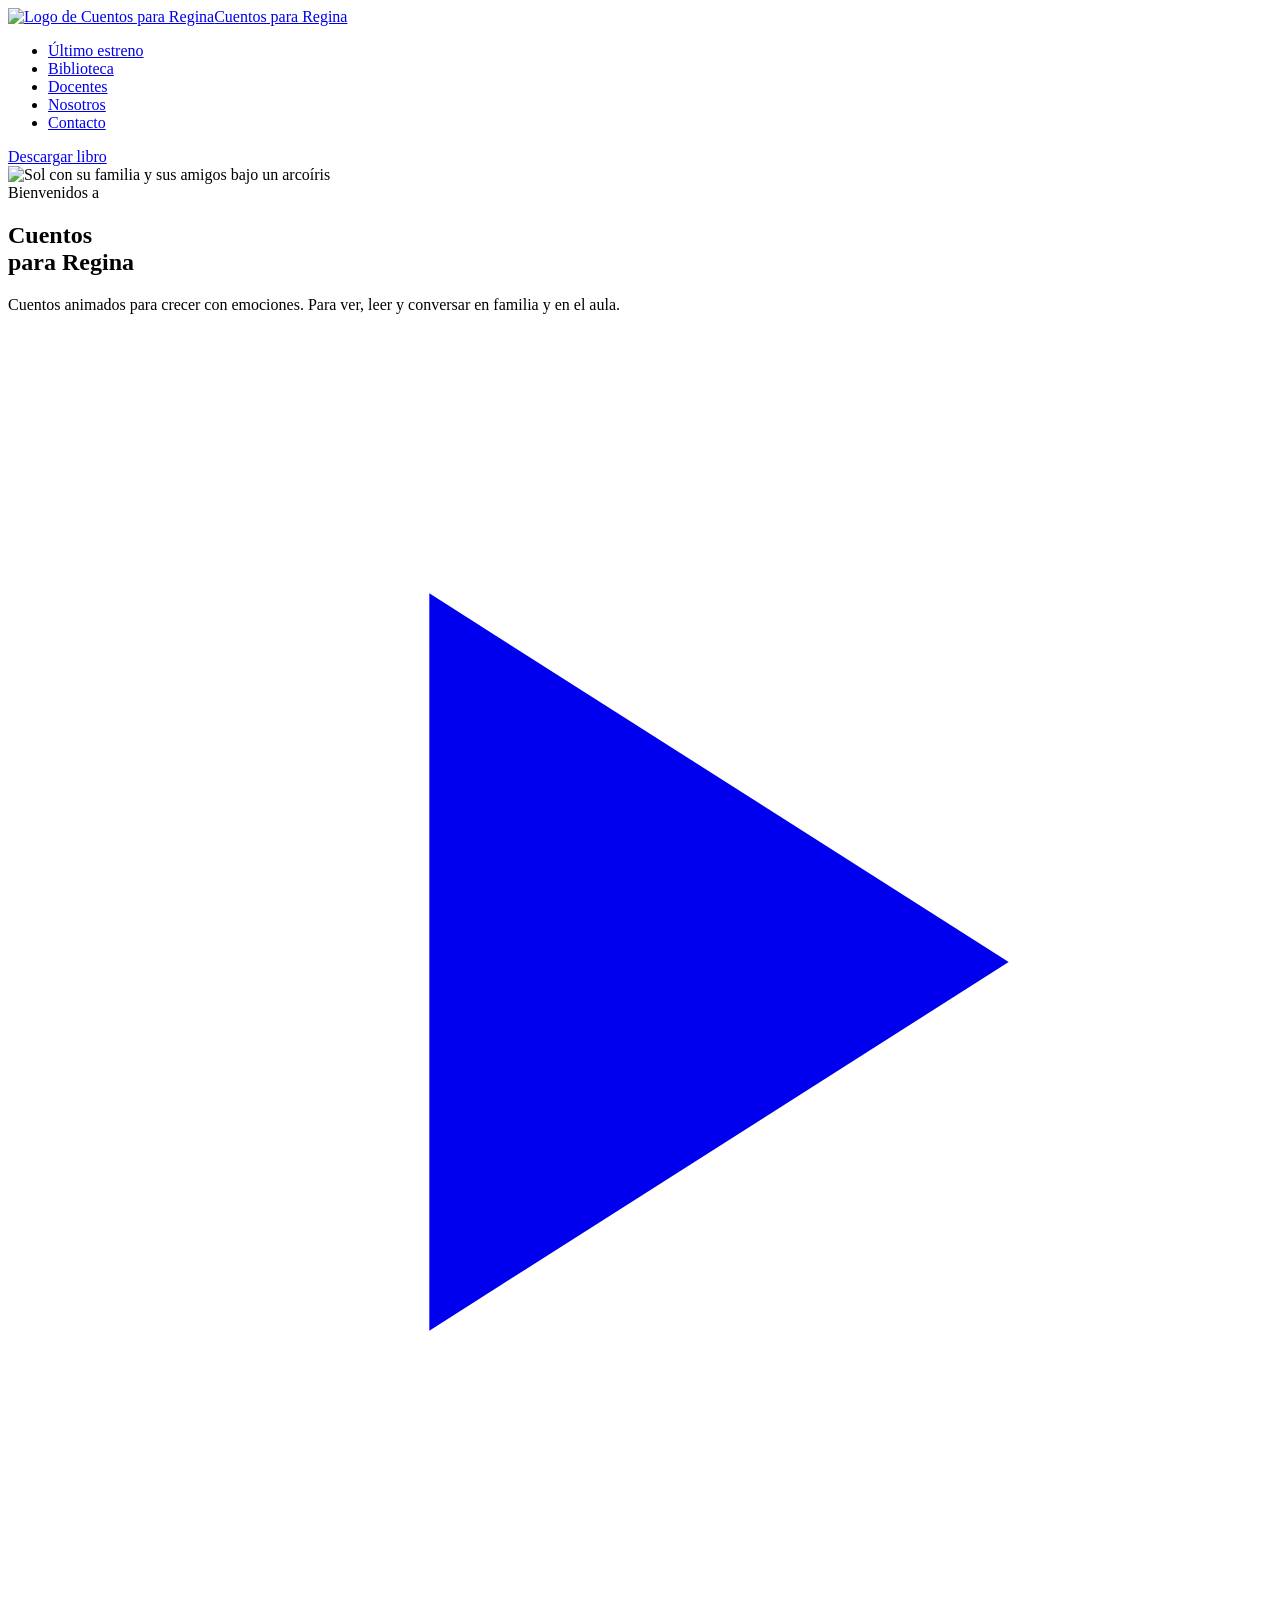
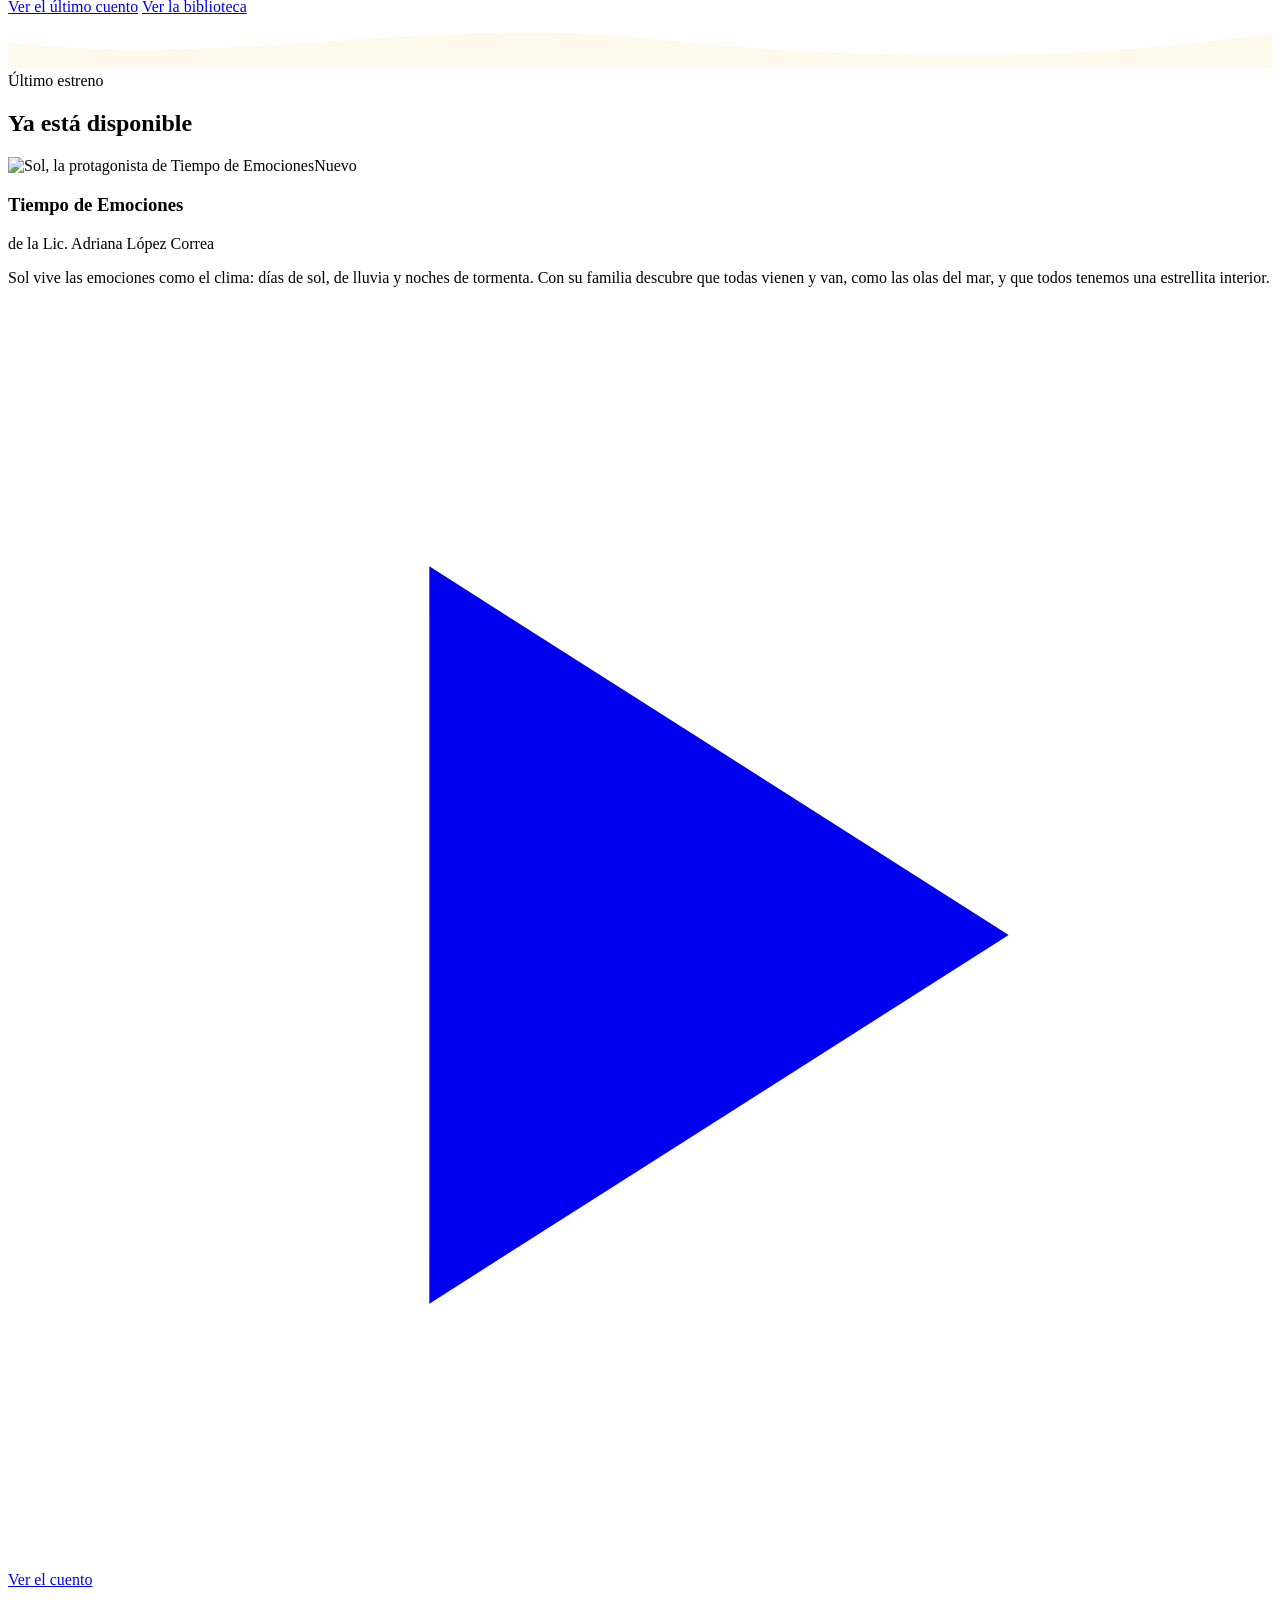
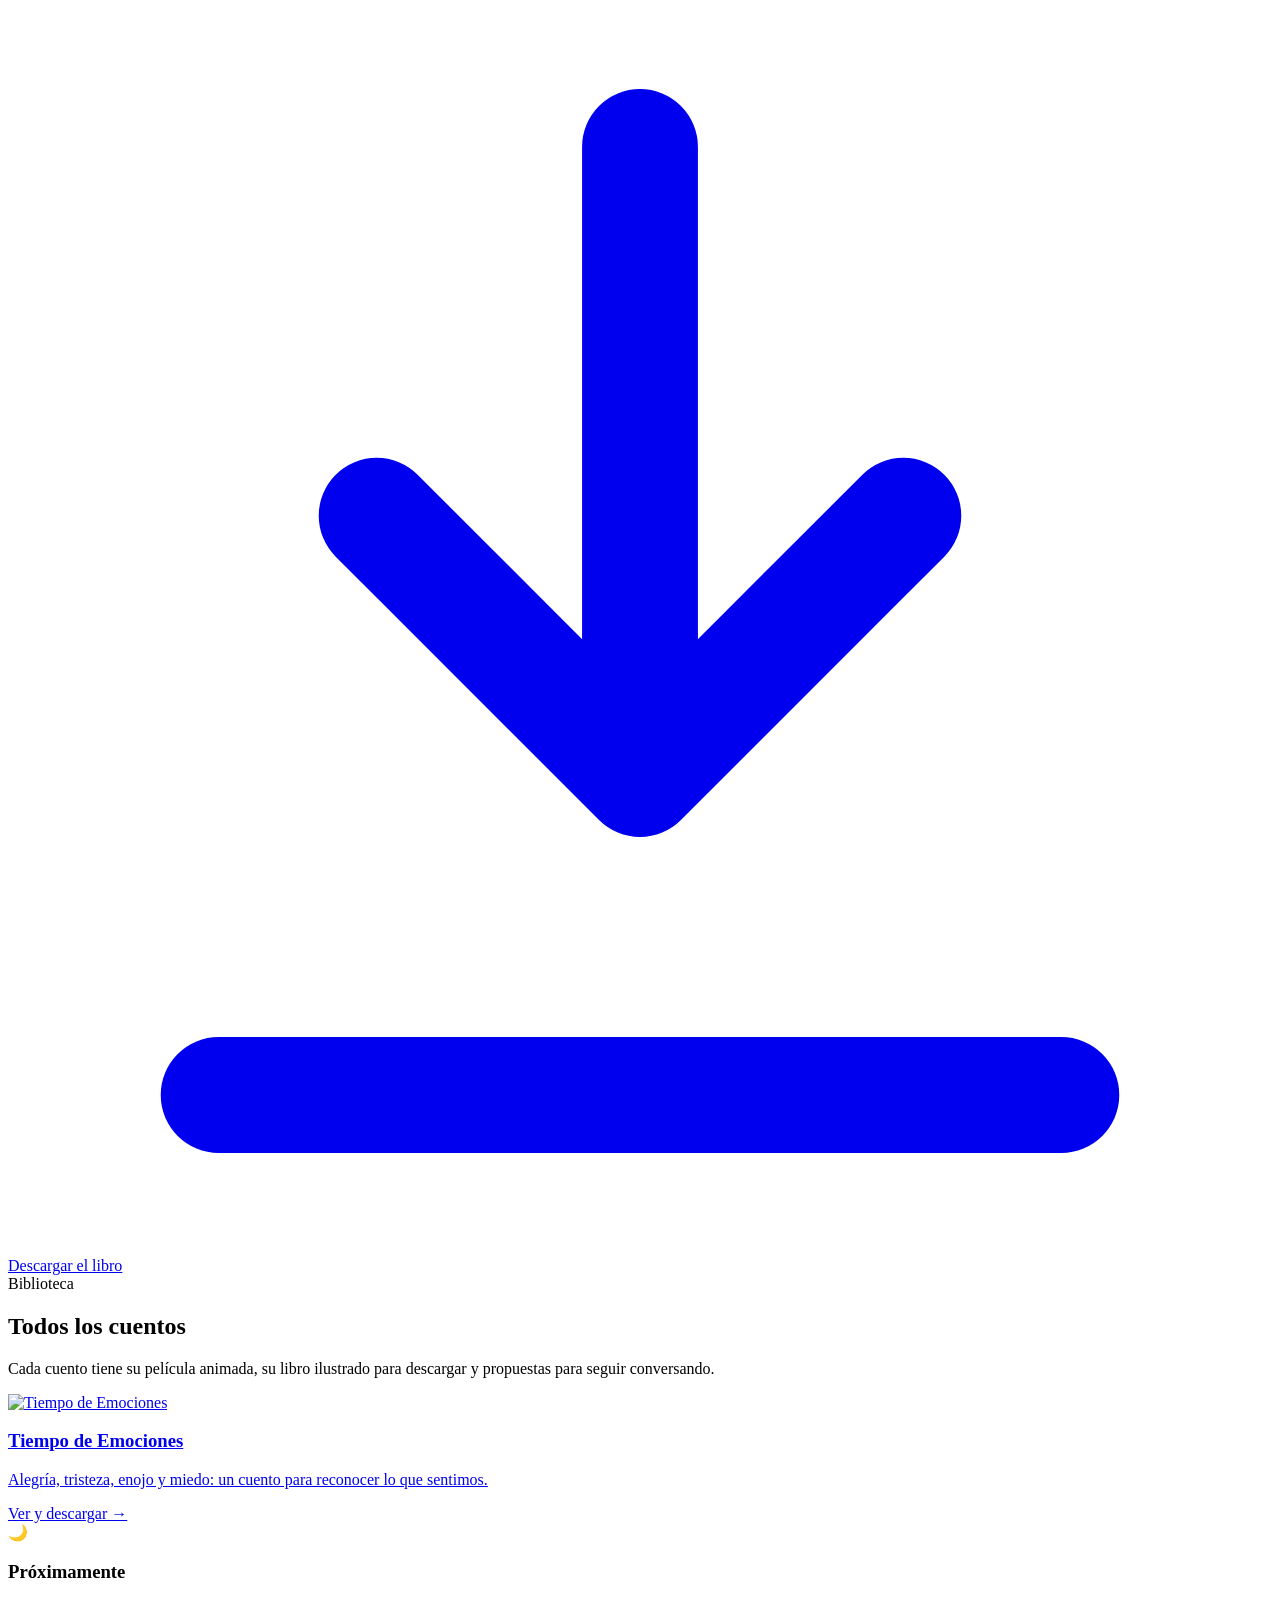
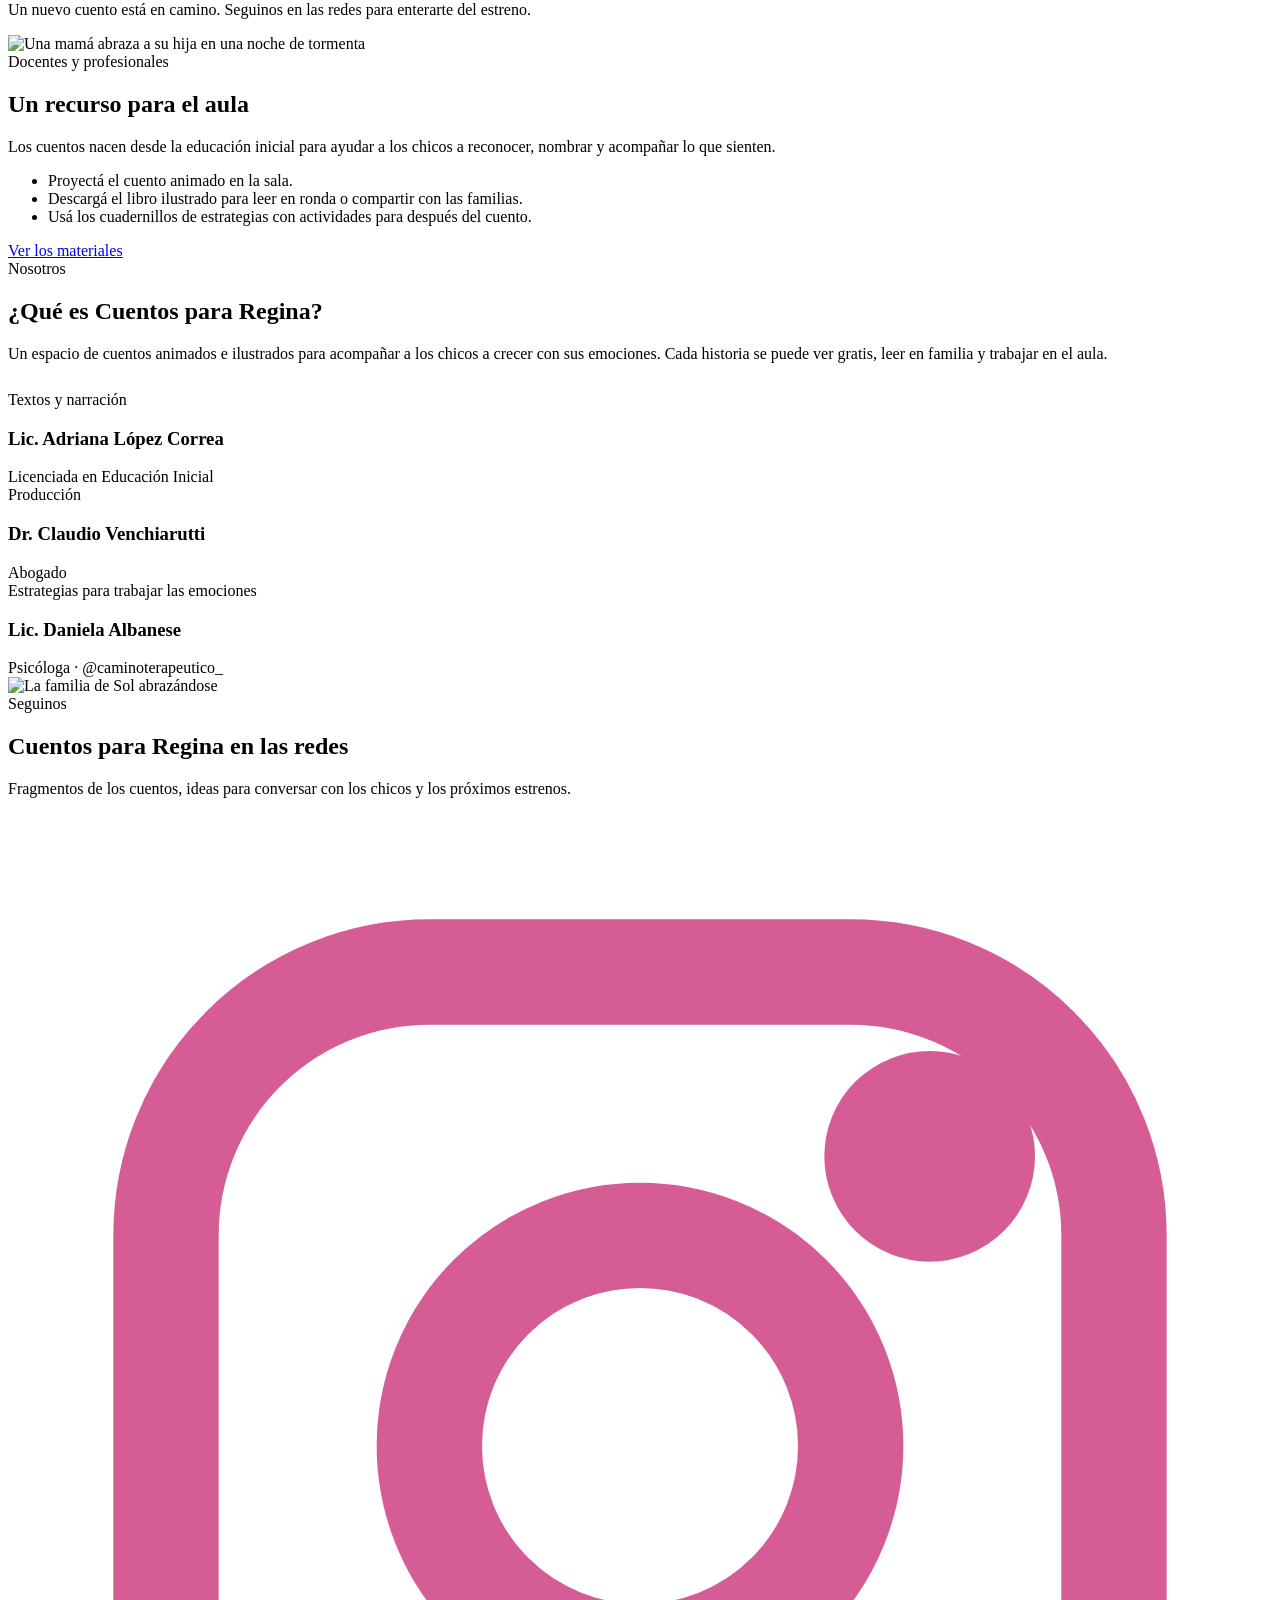
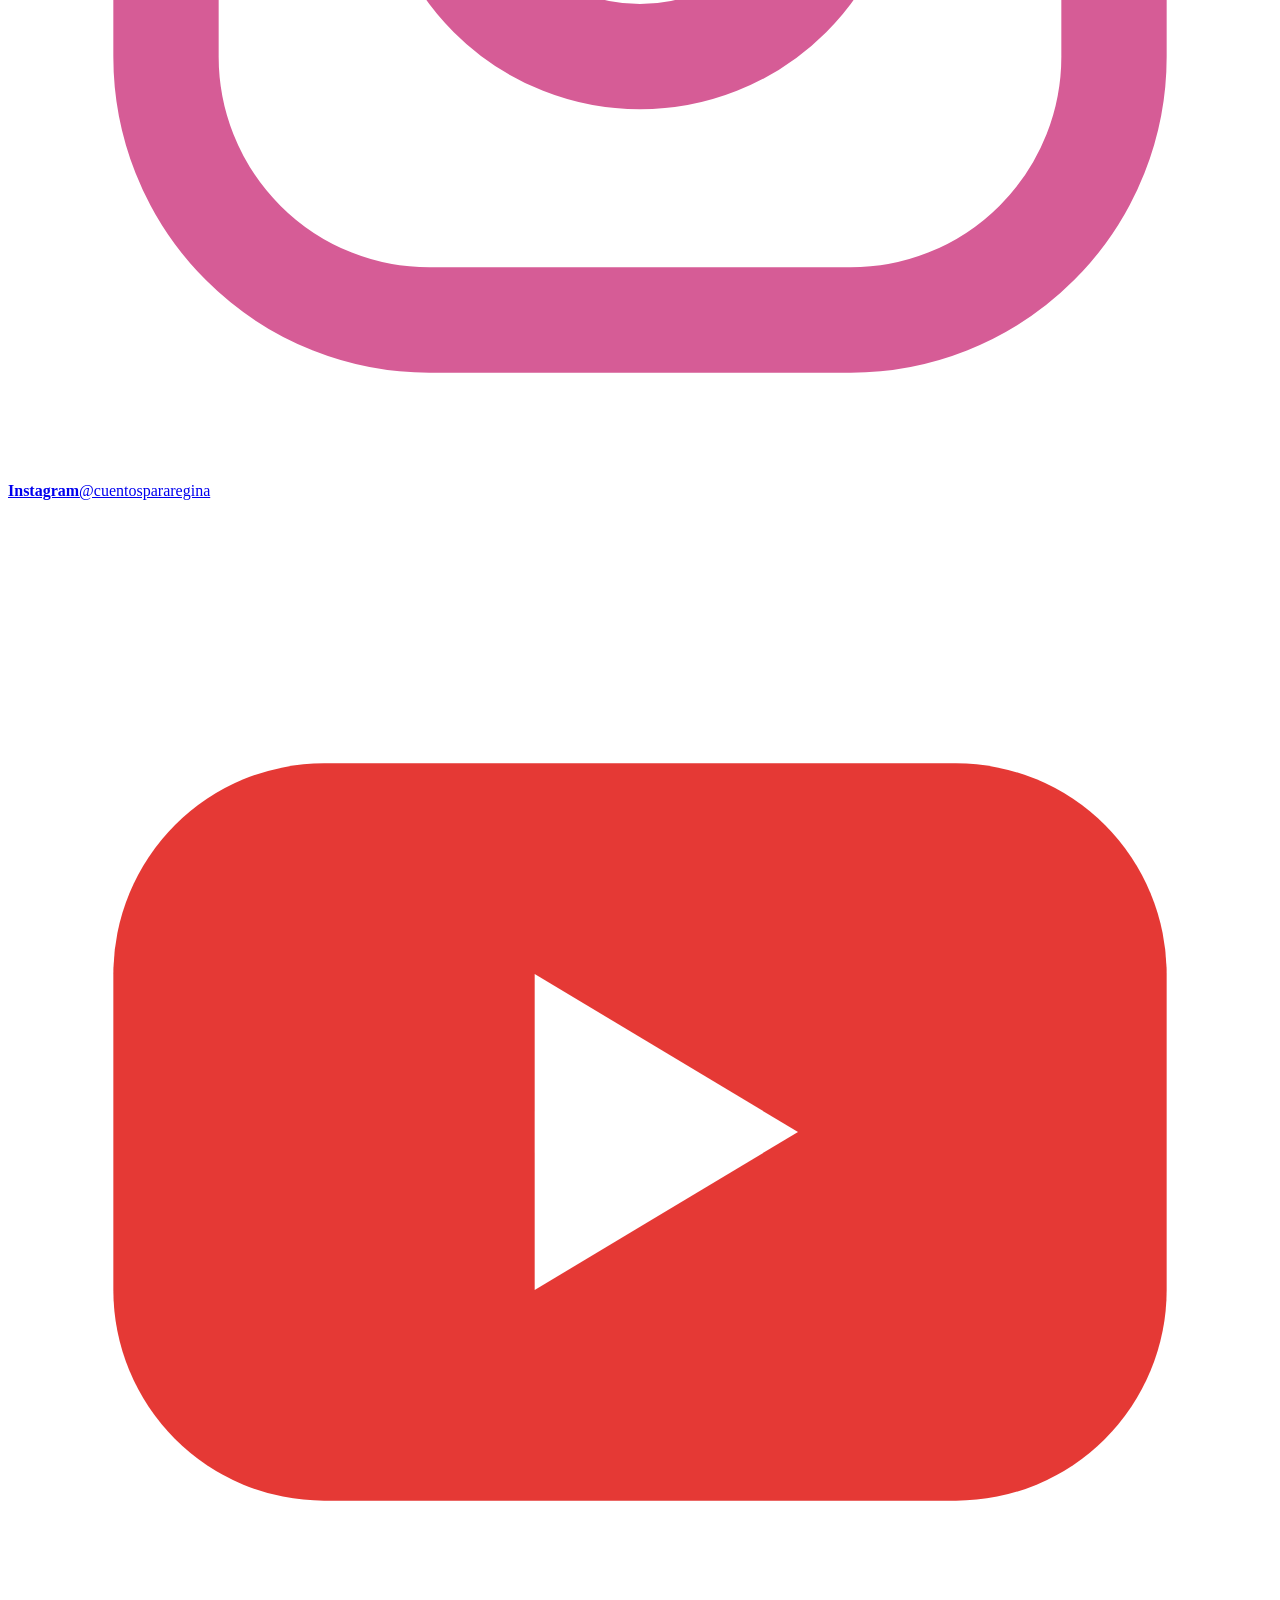
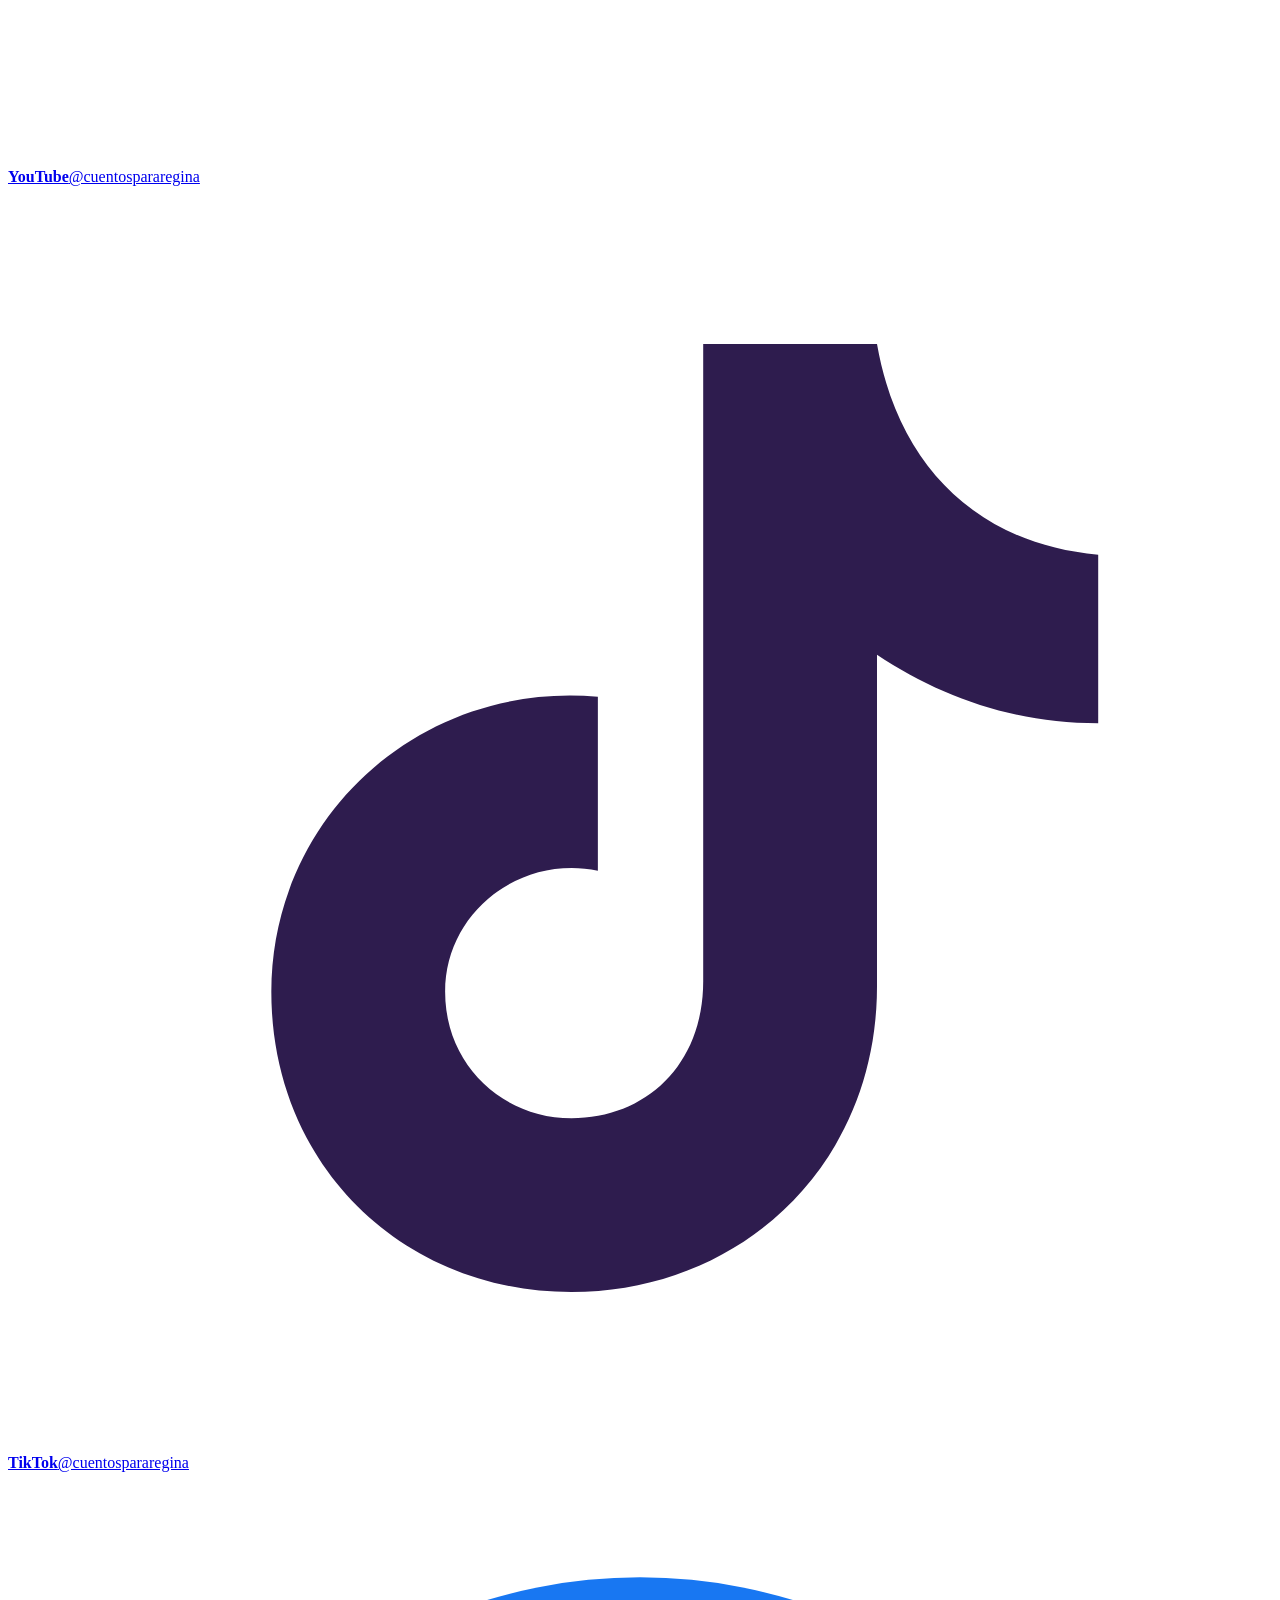
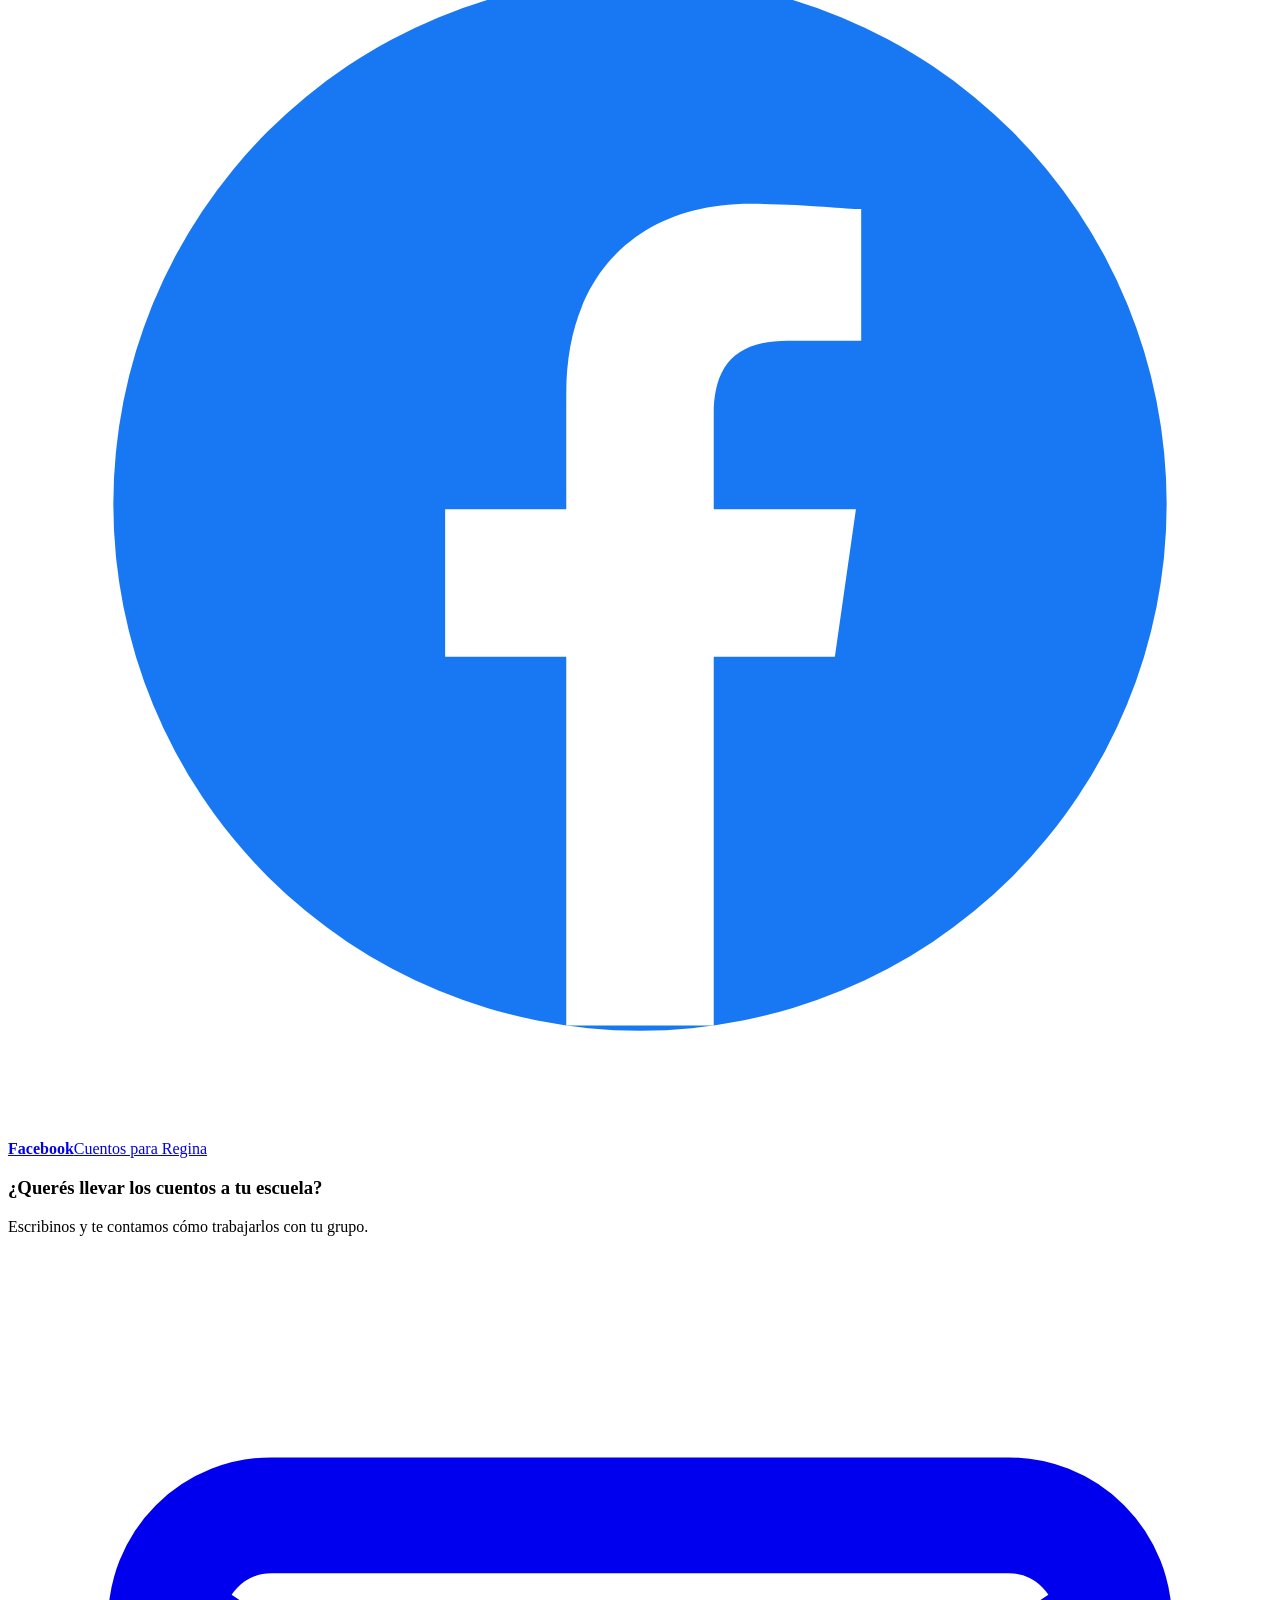
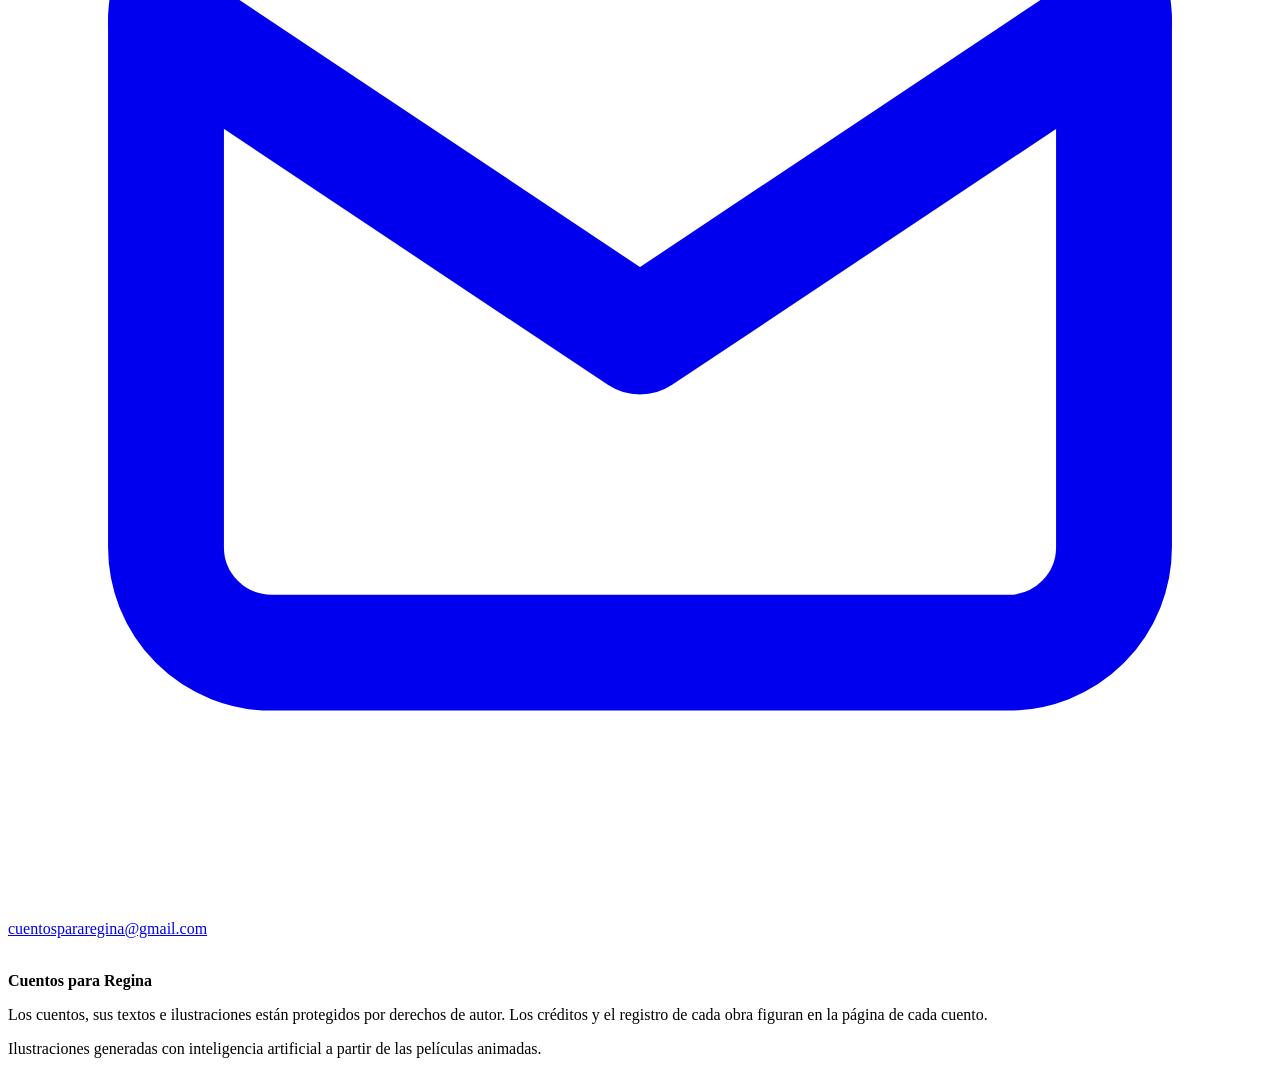
==== index.html @ 2b9416f5 "Add files via upload" ====
<!doctype html>
<html lang="es-AR">
<head>
<meta charset="utf-8">
<meta name="viewport" content="width=device-width, initial-scale=1">
<title>Cuentos para Regina · Cuentos animados para crecer con emociones</title>
<meta name="description" content="Cuentos animados e ilustrados para acompañar a los chicos a reconocer y expresar lo que sienten. Miralos gratis y descargá los libros.">
<meta property="og:type" content="website">
<meta property="og:title" content="Cuentos para Regina">
<meta property="og:description" content="Cuentos animados para crecer con emociones. Miralos gratis y descargá los libros ilustrados.">
<meta property="og:image" content="https://vencha5233.github.io/cuentospararegina/img/og.jpg">
<meta property="og:url" content="https://vencha5233.github.io/cuentospararegina/">
<meta property="og:locale" content="es_AR">
<meta name="theme-color" content="#2e1c4e">
<link rel="icon" href="favicon.png">
<link rel="apple-touch-icon" href="apple-touch-icon.png">
<link rel="preload" href="fonts/Fredoka.woff2" as="font" type="font/woff2" crossorigin>
<link rel="stylesheet" href="css/estilo.css">
</head>
<body>

<header class="nav">
  <div class="wrap">
    <a class="marca" href="./"><img src="img/logo.png" alt="Logo de Cuentos para Regina"><span>Cuentos para Regina</span></a>
    <ul>
      <li><a href="#estreno">Último estreno</a></li>
      <li><a href="#biblioteca">Biblioteca</a></li>
      <li><a href="#docentes">Docentes</a></li>
      <li><a href="#nosotros">Nosotros</a></li>
      <li><a href="#redes">Contacto</a></li>
    </ul>
    <a class="btn btn-sol" href="cuentos/tiempo-de-emociones/#descargas">Descargar libro</a>
  </div>
</header>

<section class="hero" id="inicio">
  <img src="img/portada.webp" alt="Sol con su familia y sus amigos bajo un arcoíris">
  <div class="estrellas" aria-hidden="true" id="estrellas"></div>
  <div class="wrap">
    <span class="kicker">Bienvenidos a</span>
    <h1>Cuentos<br>para Regina</h1>
    <p>Cuentos animados para crecer con emociones. Para ver, leer y conversar en familia y en el aula.</p>
    <div class="acciones">
      <a class="btn btn-sol" href="#estreno"><svg viewBox="0 0 24 24" fill="currentColor"><path d="M8 5v14l11-7z"/></svg>Ver el último cuento</a>
      <a class="btn btn-borde" href="#biblioteca">Ver la biblioteca</a>
    </div>
  </div>
</section>
<svg class="ola" viewBox="0 0 1440 60" preserveAspectRatio="none" aria-hidden="true"><path d="M0 30 C240 60 480 0 720 25 S1200 55 1440 20 V60 H0Z" fill="#fff9ec"/></svg>

<!-- ÚLTIMO ESTRENO: cambiar por el cuento más nuevo cada vez que se publique uno -->
<section id="estreno">
  <div class="wrap">
    <span class="kicker">Último estreno</span>
    <h2 class="h2">Ya está disponible</h2>
    <article class="destacado">
      <div class="img"><img src="cuentos/tiempo-de-emociones/img/hero.webp" alt="Sol, la protagonista de Tiempo de Emociones"><span class="badge">Nuevo</span></div>
      <div class="txt">
        <h3>Tiempo de Emociones</h3>
        <div class="por">de la Lic. Adriana López Correa</div>
        <p>Sol vive las emociones como el clima: días de sol, de lluvia y noches de tormenta. Con su familia descubre que todas vienen y van, como las olas del mar, y que todos tenemos una estrellita interior.</p>
        <div class="acciones">
          <a class="btn btn-sol" href="cuentos/tiempo-de-emociones/#cuento"><svg viewBox="0 0 24 24" fill="currentColor"><path d="M8 5v14l11-7z"/></svg>Ver el cuento</a>
          <a class="btn btn-linea" href="cuentos/tiempo-de-emociones/#descargas"><svg viewBox="0 0 24 24" fill="none" stroke="currentColor" stroke-width="2.2" stroke-linecap="round" stroke-linejoin="round"><path d="M12 3v12m0 0-5-5m5 5 5-5M4 21h16"/></svg>Descargar el libro</a>
        </div>
      </div>
    </article>
  </div>
</section>

<!-- BIBLIOTECA: agregar una <a class="tarjeta"> por cada cuento nuevo, el más reciente primero -->
<section class="emociones" id="biblioteca">
  <div class="wrap">
    <span class="kicker">Biblioteca</span>
    <h2 class="h2">Todos los cuentos</h2>
    <p class="lead">Cada cuento tiene su película animada, su libro ilustrado para descargar y propuestas para seguir conversando.</p>
    <div class="biblio">
      <a class="tarjeta" href="cuentos/tiempo-de-emociones/">
        <img src="cuentos/tiempo-de-emociones/img/tarjeta.webp" alt="Tiempo de Emociones" loading="lazy">
        <div><h3>Tiempo de Emociones</h3><p>Alegría, tristeza, enojo y miedo: un cuento para reconocer lo que sentimos.</p><span class="ir">Ver y descargar →</span></div>
      </a>
      <div class="tarjeta pronto">
        <div><span class="luna" aria-hidden="true">🌙</span><h3>Próximamente</h3><p>Un nuevo cuento está en camino. Seguinos en las redes para enterarte del estreno.</p></div>
      </div>
    </div>
  </div>
</section>

<section class="docentes" id="docentes">
  <div class="wrap grid">
    <div class="foto"><img src="cuentos/tiempo-de-emociones/img/abrazo.webp" alt="Una mamá abraza a su hija en una noche de tormenta" loading="lazy"></div>
    <div>
      <span class="kicker">Docentes y profesionales</span>
      <h2 class="h2">Un recurso para el aula</h2>
      <p class="lead">Los cuentos nacen desde la educación inicial para ayudar a los chicos a reconocer, nombrar y acompañar lo que sienten.</p>
      <ul class="lista">
        <li>Proyectá el cuento animado en la sala.</li>
        <li>Descargá el libro ilustrado para leer en ronda o compartir con las familias.</li>
        <li>Usá los cuadernillos de estrategias con actividades para después del cuento.</li>
      </ul>
      <a class="btn btn-noche" href="cuentos/tiempo-de-emociones/#descargas">Ver los materiales</a>
    </div>
  </div>
</section>

<section class="nosotros" id="nosotros">
  <div class="wrap grid">
    <div>
      <span class="kicker">Nosotros</span>
      <h2 class="h2">¿Qué es Cuentos para Regina?</h2>
      <p class="lead">Un espacio de cuentos animados e ilustrados para acompañar a los chicos a crecer con sus emociones. Cada historia se puede ver gratis, leer en familia y trabajar en el aula.</p>
      <div class="creditos" style="grid-template-columns:1fr;gap:16px;margin-top:28px">
        <div class="cred"><span class="rol">Textos y narración</span><h3>Lic. Adriana López Correa</h3><div class="tit">Licenciada en Educación Inicial</div></div>
        <div class="cred"><span class="rol">Producción</span><h3>Dr. Claudio Venchiarutti</h3><div class="tit">Abogado</div></div>
        <div class="cred"><span class="rol">Estrategias para trabajar las emociones</span><h3>Lic. Daniela Albanese</h3><div class="tit">Psicóloga · <a href="https://www.instagram.com/caminoterapeutico_/" target="_blank" rel="noopener" style="color:var(--rosa);text-decoration:none">@caminoterapeutico_</a></div></div>
      </div>
    </div>
    <div class="foto"><img src="img/nosotros.webp" alt="La familia de Sol abrazándose" loading="lazy"></div>
  </div>
</section>

<section class="redes" id="redes">
  <div class="wrap">
    <span class="kicker">Seguinos</span>
    <h2 class="h2">Cuentos para Regina en las redes</h2>
    <p class="lead">Fragmentos de los cuentos, ideas para conversar con los chicos y los próximos estrenos.</p>
    <div class="red-grid">
      <a class="red" href="https://www.instagram.com/cuentospararegina/" target="_blank" rel="noopener">
        <svg viewBox="0 0 24 24" fill="none" stroke="#d65c96" stroke-width="2"><rect x="3" y="3" width="18" height="18" rx="5"/><circle cx="12" cy="12" r="4"/><circle cx="17.5" cy="6.5" r="1" fill="#d65c96"/></svg>
        <b>Instagram</b><span>@cuentospararegina</span></a>
      <a class="red" href="https://www.youtube.com/@cuentospararegina" target="_blank" rel="noopener">
        <svg viewBox="0 0 24 24"><rect x="2" y="5" width="20" height="14" rx="4" fill="#e53935"/><path d="M10 9v6l5-3z" fill="#fff"/></svg>
        <b>YouTube</b><span>@cuentospararegina</span></a>
      <a class="red" href="https://www.tiktok.com/@cuentospararegina" target="_blank" rel="noopener">
        <svg viewBox="0 0 24 24" fill="#2e1c4e"><path d="M16.5 3c.4 2.3 1.9 3.8 4.2 4v3.2c-1.6 0-3-.5-4.2-1.3v6.3c0 3.4-2.6 5.8-5.8 5.8S5 18.6 5 15.3s2.8-5.9 6.2-5.6v3.3c-1.5-.3-2.9.8-2.9 2.3 0 1.4 1.1 2.4 2.4 2.4 1.4 0 2.5-1 2.5-2.6V3z"/></svg>
        <b>TikTok</b><span>@cuentospararegina</span></a>
      <a class="red" href="https://www.facebook.com/profile.php?id=61596302282702" target="_blank" rel="noopener">
        <svg viewBox="0 0 24 24"><circle cx="12" cy="12" r="10" fill="#1877f2"/><path d="M13.4 21.9v-7h2.3l.4-2.8h-2.7v-1.8c0-.8.3-1.4 1.4-1.4h1.4V6.4c-.3 0-1.1-.1-2.1-.1-2.1 0-3.5 1.3-3.5 3.6v2.2H8.3v2.8h2.3v7z" fill="#fff"/></svg>
        <b>Facebook</b><span>Cuentos para Regina</span></a>
    </div>
    <div class="contacto">
      <div><h3>¿Querés llevar los cuentos a tu escuela?</h3><p>Escribinos y te contamos cómo trabajarlos con tu grupo.</p></div>
      <a class="btn btn-sol" href="mailto:cuentospararegina@gmail.com"><svg viewBox="0 0 24 24" fill="none" stroke="currentColor" stroke-width="2.2" stroke-linecap="round" stroke-linejoin="round"><rect x="3" y="5" width="18" height="14" rx="2"/><path d="m3 7 9 6 9-6"/></svg>cuentospararegina@gmail.com</a>
    </div>
  </div>
</section>

<footer>
  <div class="wrap">
    <img src="img/logo.png" alt="">
    <div>
      <p><b>Cuentos para Regina</b></p>
      <p>Los cuentos, sus textos e ilustraciones están protegidos por derechos de autor. Los créditos y el registro de cada obra figuran en la página de cada cuento.</p>
      <p>Ilustraciones generadas con inteligencia artificial a partir de las películas animadas.</p>
    </div>
  </div>
</footer>

<script src="js/sitio.js"></script>
</body>
</html>
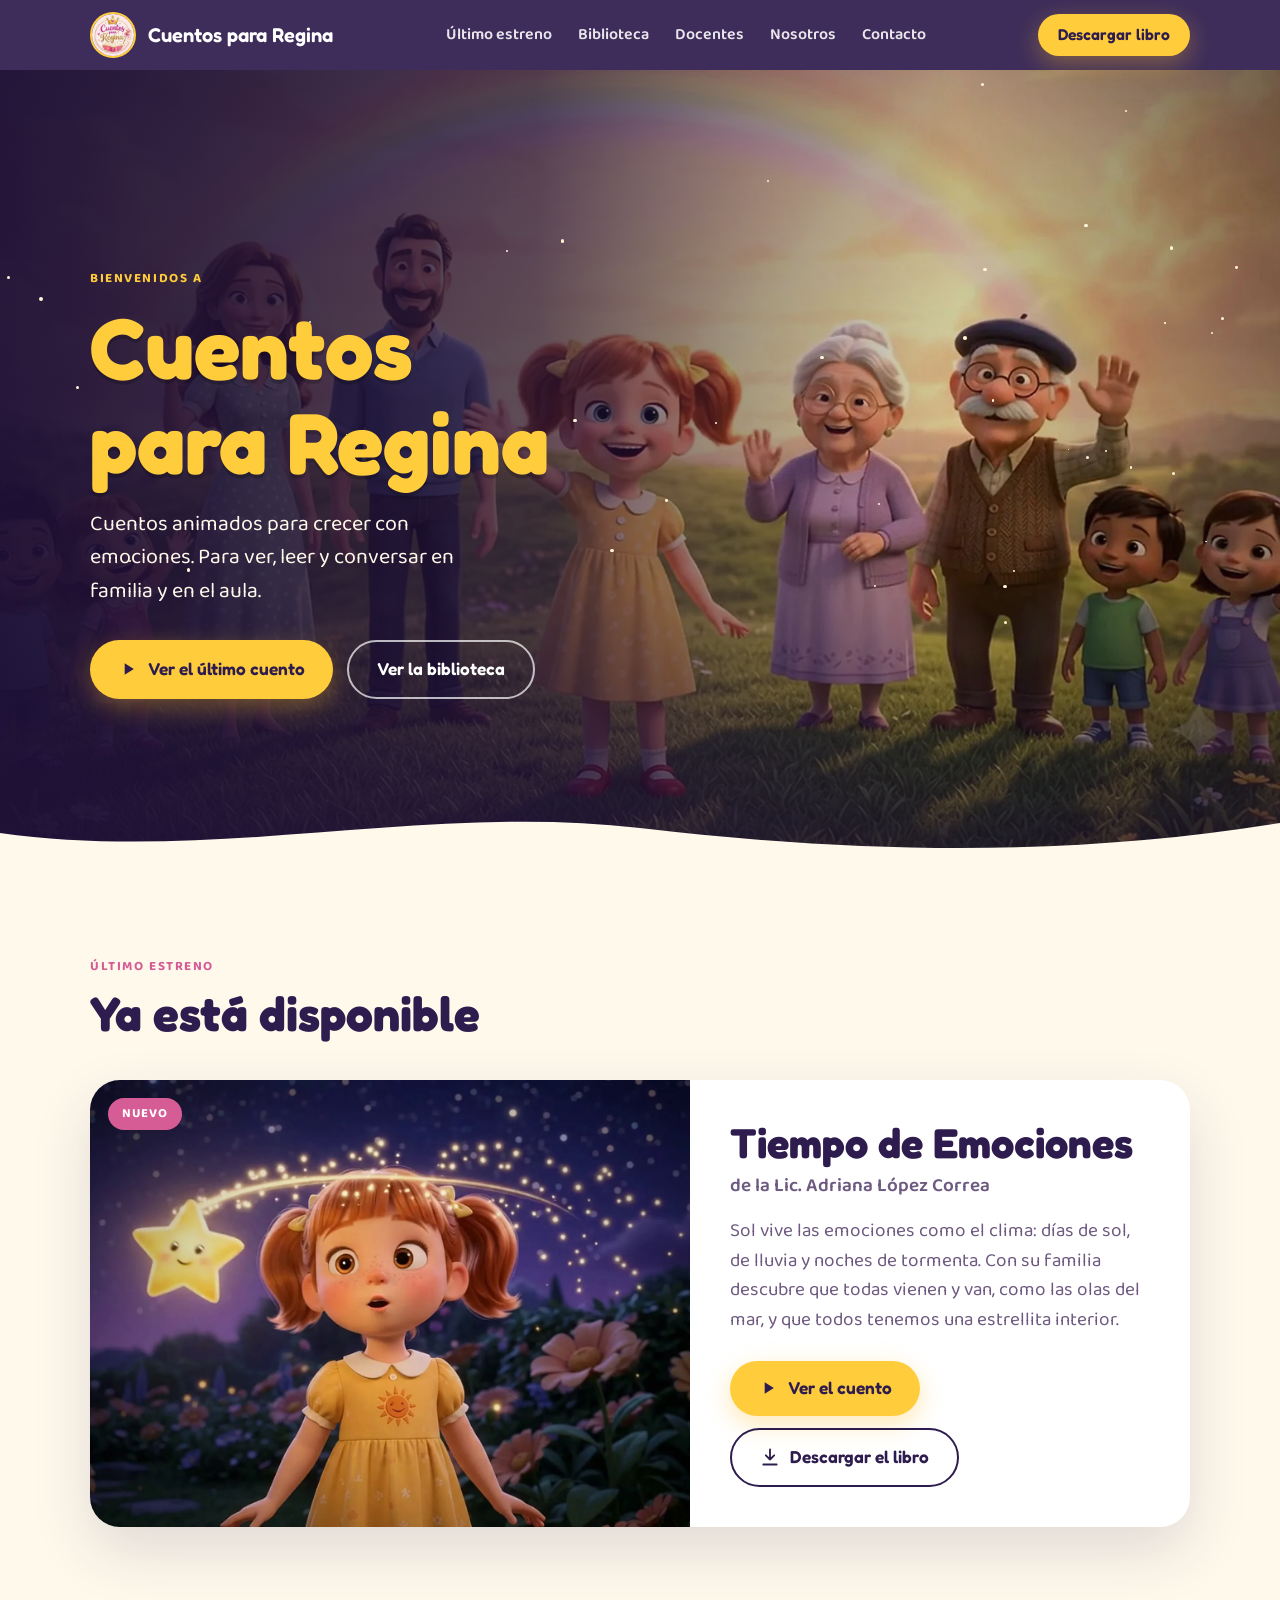
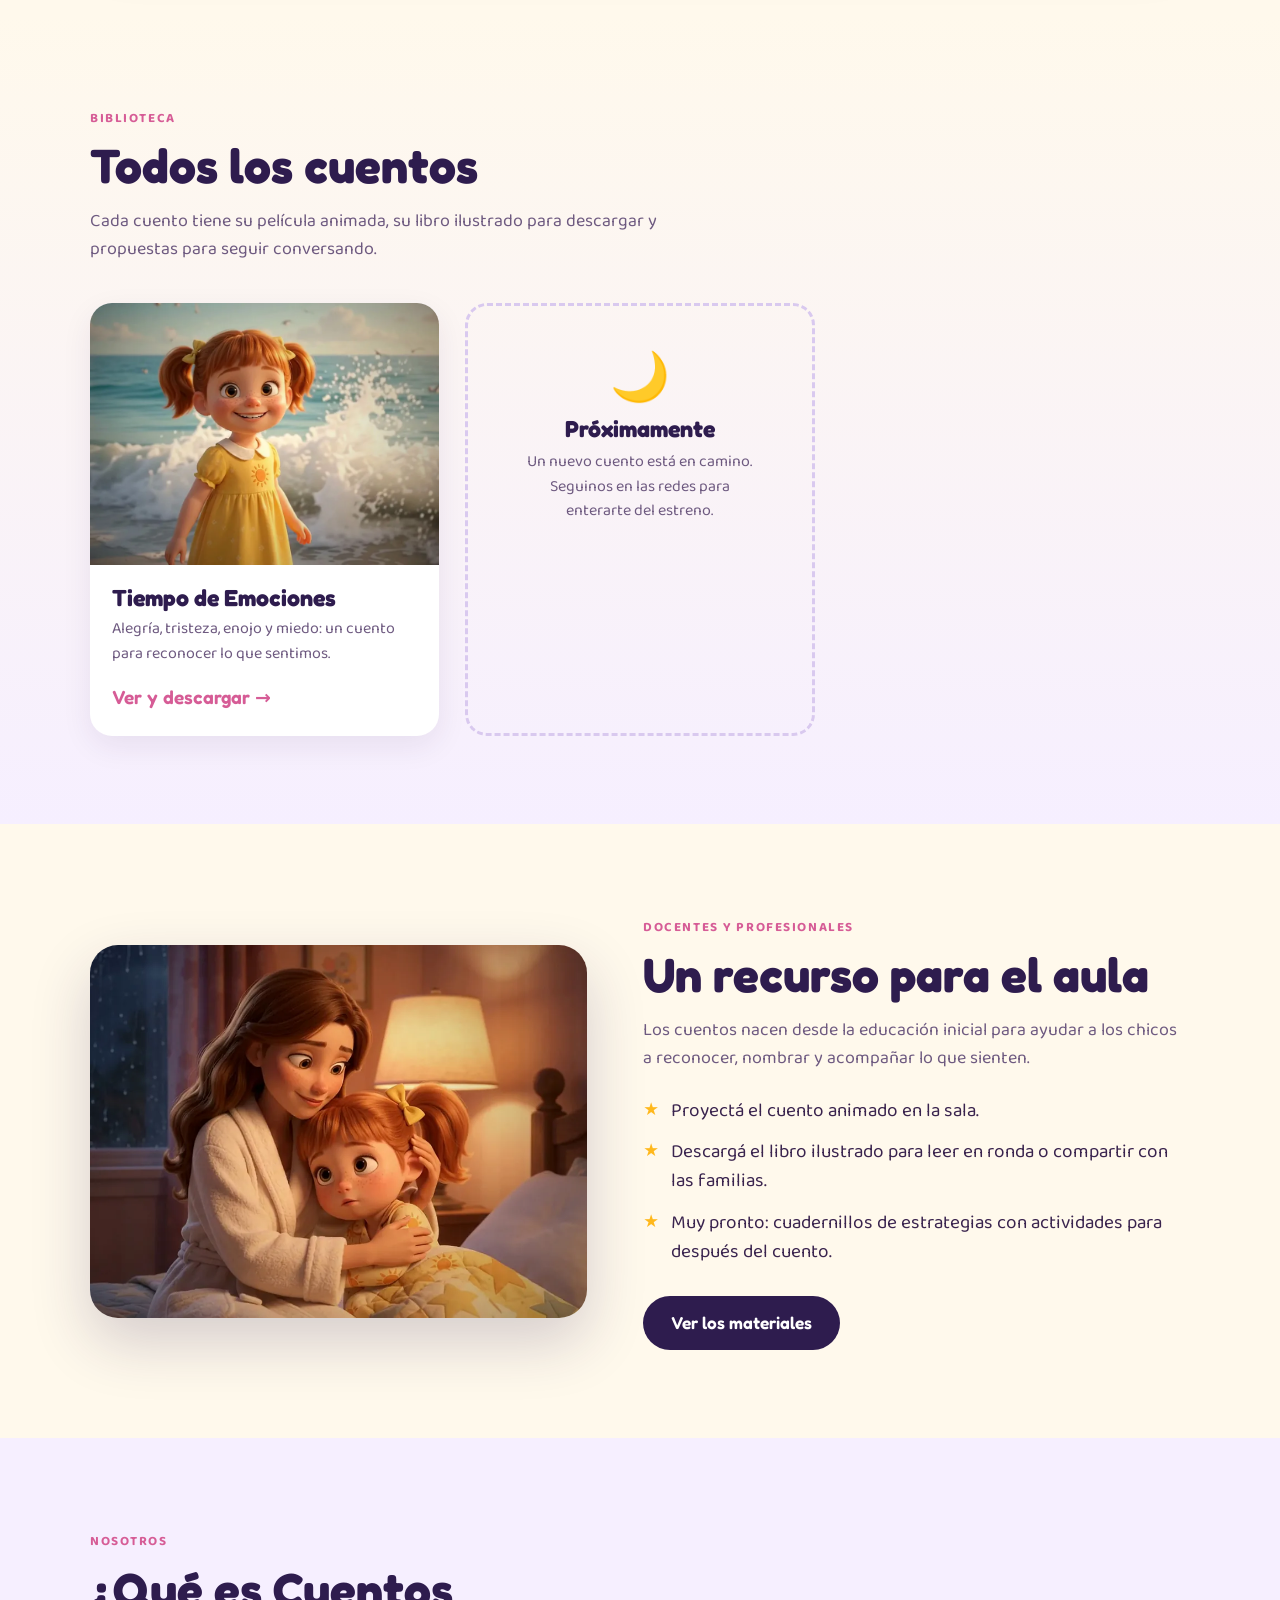
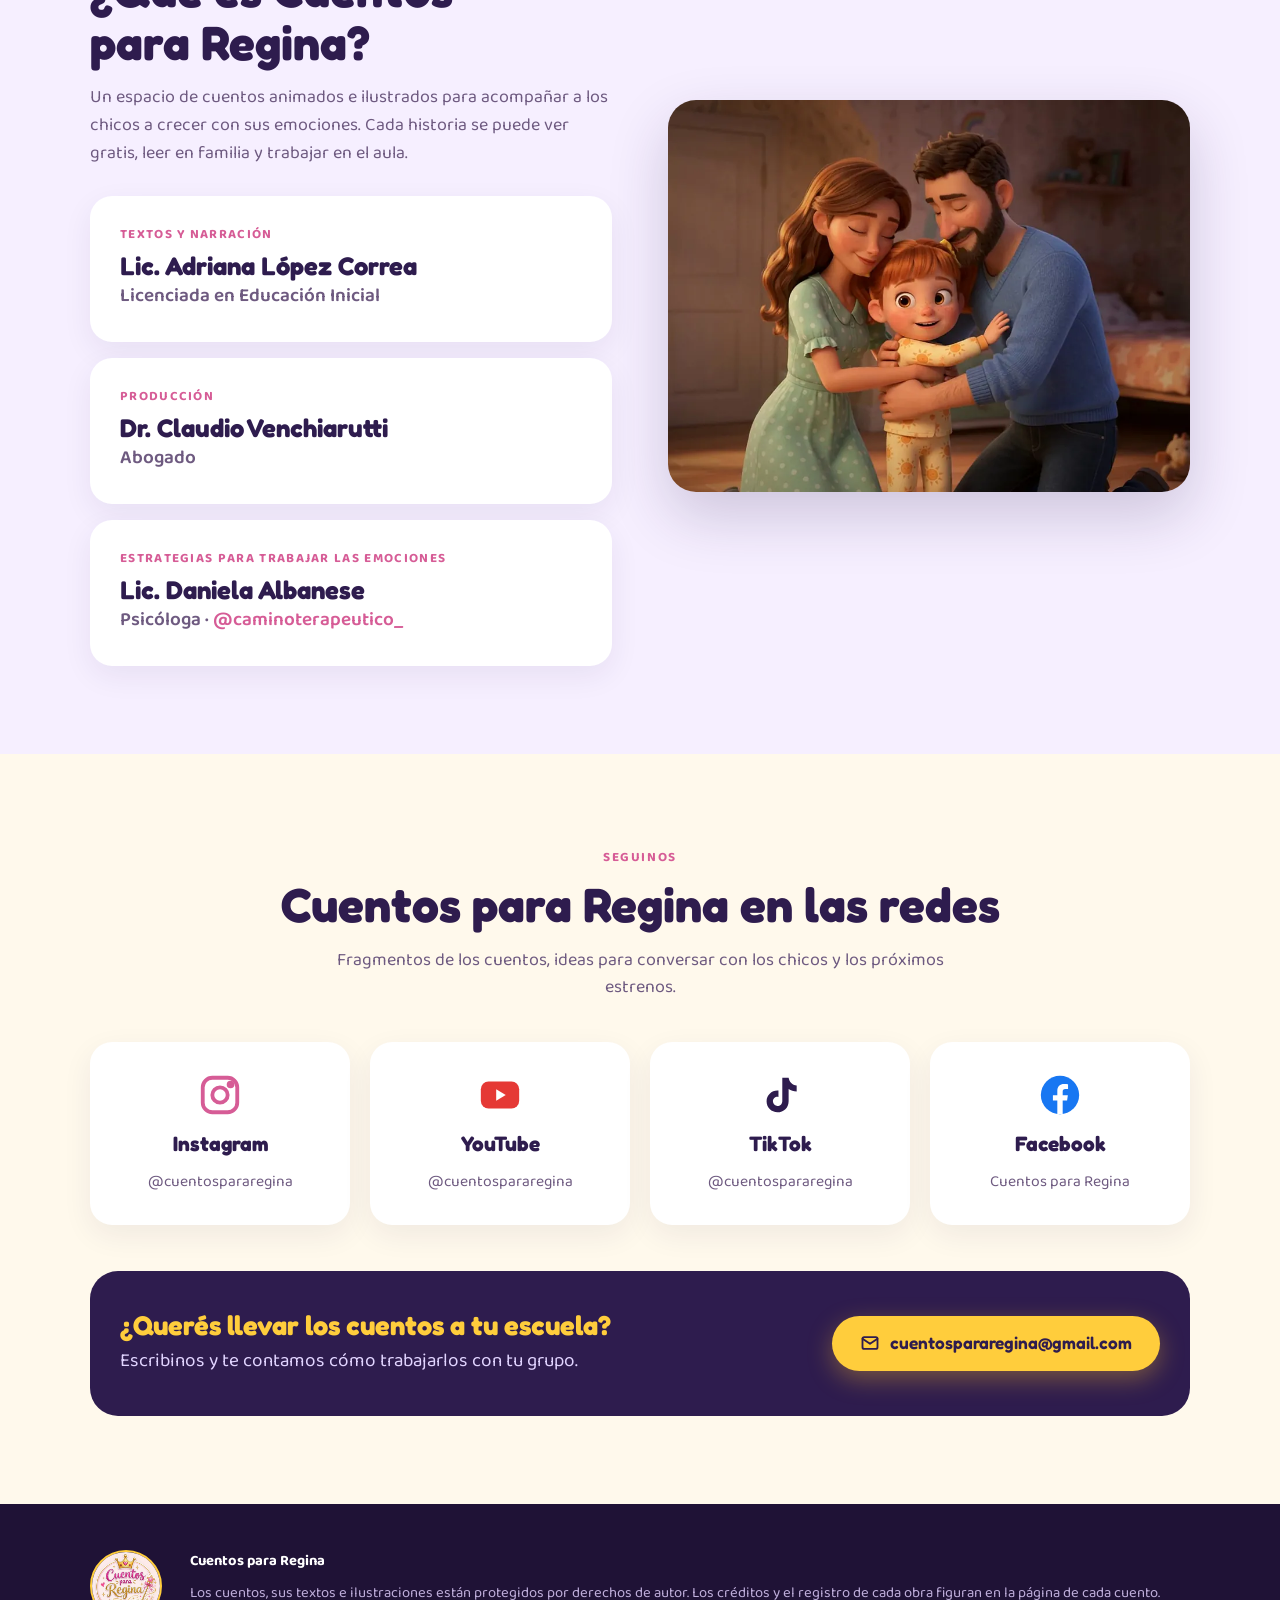
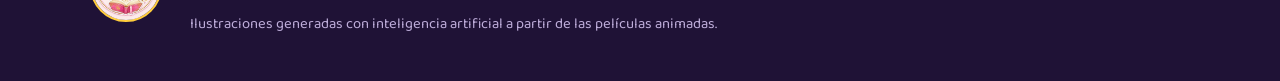
==== commit b6213263: "Add files via upload" ====
--- a/index.html
+++ b/index.html
@@ -96,7 +96,7 @@
       <ul class="lista">
         <li>Proyectá el cuento animado en la sala.</li>
         <li>Descargá el libro ilustrado para leer en ronda o compartir con las familias.</li>
-        <li>Usá los cuadernillos de estrategias con actividades para después del cuento.</li>
+        <li>Muy pronto: cuadernillos de estrategias con actividades para después del cuento.</li>
       </ul>
       <a class="btn btn-noche" href="cuentos/tiempo-de-emociones/#descargas">Ver los materiales</a>
     </div>
--- a/css/estilo.css
+++ b/css/estilo.css
@@ -0,0 +1,190 @@
+
+@font-face{font-family:"Fredoka";src:url(../fonts/Fredoka.woff2) format("woff2");font-weight:300 700;font-display:swap}
+@font-face{font-family:"Baloo 2";src:url(../fonts/Baloo2.woff2) format("woff2");font-weight:400 800;font-display:swap}
+:root{
+  --noche:#2e1c4e; --noche2:#3d2766; --sol:#ffcd3c; --sol2:#ffb81c; --crema:#fff9ec; --tinta:#3a244e;
+  --lila:#e1d4ff; --rosa:#d65c96; --gris:#6e5a80; --radio:22px;
+  --titulo:"Fredoka",system-ui,sans-serif; --texto:"Baloo 2",system-ui,sans-serif;
+}
+*{box-sizing:border-box}
+html{scroll-behavior:smooth}
+body{margin:0;overflow-x:hidden;background:var(--crema);color:var(--tinta);font-family:var(--texto);font-size:19px;line-height:1.55;-webkit-font-smoothing:antialiased}
+img{max-width:100%;display:block}
+a{color:inherit}
+h1,h2,h3{font-family:var(--titulo);line-height:1.1;margin:0;text-wrap:balance}
+.wrap{max-width:1140px;margin:0 auto;padding:0 20px}
+section{padding:88px 0}
+.kicker{display:inline-block;font-weight:700;font-size:.82rem;letter-spacing:.12em;text-transform:uppercase;color:var(--rosa);margin-bottom:10px}
+.h2{font-size:clamp(2rem,4.2vw,3rem);color:var(--noche)}
+.lead{font-size:1.12rem;color:var(--gris);max-width:62ch;margin:16px 0 0}
+.btn{display:inline-flex;align-items:center;gap:10px;font-family:var(--titulo);font-weight:600;font-size:1.08rem;text-decoration:none;border-radius:999px;padding:14px 28px;transition:transform .15s,box-shadow .15s;border:0;cursor:pointer}
+.btn:hover{transform:translateY(-2px)}
+.btn-sol{background:var(--sol);color:var(--noche);box-shadow:0 8px 24px rgba(255,190,40,.35)}
+.btn-borde{border:2px solid rgba(255,255,255,.7);color:#fff}
+.btn-noche{background:var(--noche);color:#fff}
+.btn svg{width:20px;height:20px;flex:none}
+
+/* barra */
+header.nav{position:sticky;top:0;z-index:20;background:rgba(46,28,78,.92);backdrop-filter:blur(10px);color:#fff}
+.nav .wrap{display:flex;align-items:center;justify-content:space-between;height:70px;gap:16px}
+.marca{display:flex;align-items:center;gap:12px;text-decoration:none;font-family:var(--titulo);font-weight:600;font-size:1.25rem;white-space:nowrap}
+.marca img{width:46px;height:46px;border-radius:50%;border:2px solid var(--sol)}
+.nav ul{display:flex;gap:26px;list-style:none;margin:0;padding:0;font-weight:600;font-size:1rem}
+.nav ul a{text-decoration:none;opacity:.88}
+.nav ul a:hover{opacity:1;color:var(--sol)}
+.nav .btn{padding:9px 20px;font-size:.98rem}
+
+/* portada */
+.hero{position:relative;min-height:min(88vh,820px);display:flex;align-items:center;color:#fff;padding:120px 0 90px;overflow:hidden;background:var(--noche)}
+.hero>img{position:absolute;inset:0;width:100%;height:100%;object-fit:cover;object-position:60% 35%}
+.hero:after{content:"";position:absolute;inset:0;background:linear-gradient(90deg,rgba(30,16,56,.92) 0%,rgba(30,16,56,.7) 42%,rgba(30,16,56,.05) 75%),linear-gradient(0deg,rgba(30,16,56,.6),transparent 35%)}
+.hero .wrap{position:relative;z-index:1;width:100%}
+.hero .kicker{color:var(--sol)}
+.hero h1{font-size:clamp(2.8rem,7vw,5.4rem);color:var(--sol);text-shadow:0 4px 0 rgba(0,0,0,.18)}
+.hero p{font-size:clamp(1.12rem,2vw,1.35rem);max-width:30ch;margin:18px 0 32px;color:var(--crema)}
+.hero .acciones{display:flex;flex-wrap:wrap;gap:14px}
+.estrellas{position:absolute;inset:0;z-index:1;pointer-events:none}
+.estrellas i{position:absolute;width:4px;height:4px;border-radius:50%;background:#fff6d8;animation:titilar 3s infinite ease-in-out}
+@keyframes titilar{0%,100%{opacity:.2}50%{opacity:1}}
+.ola{display:block;width:100%;height:60px;margin-top:-59px;position:relative;z-index:2}
+
+/* video */
+.video{background:var(--crema)}
+.video .grid{display:grid;grid-template-columns:1.35fr 1fr;gap:48px;align-items:center}
+.yt{position:relative;aspect-ratio:16/9;border-radius:var(--radio);overflow:hidden;background:#000;box-shadow:0 24px 60px rgba(46,28,78,.25);cursor:pointer;border:0;padding:0;width:100%}
+.yt img{width:100%;height:100%;object-fit:cover;transition:transform .4s}
+.yt:hover img{transform:scale(1.03)}
+.yt .play{position:absolute;inset:0;margin:auto;width:92px;height:92px;border-radius:50%;background:var(--sol);display:grid;place-items:center;box-shadow:0 10px 30px rgba(0,0,0,.35)}
+.yt .play svg{width:38px;height:38px;margin-left:6px;fill:var(--noche)}
+.yt iframe{position:absolute;inset:0;width:100%;height:100%;border:0}
+.datos{display:flex;flex-wrap:wrap;gap:10px;margin-top:22px}
+.chip{background:#fff;border:1px solid #efe3f7;border-radius:999px;padding:6px 16px;font-weight:600;font-size:.95rem;color:var(--gris)}
+
+/* emociones */
+.emociones{background:linear-gradient(180deg,var(--crema),#f6efff)}
+.cards{display:grid;grid-template-columns:repeat(4,1fr);gap:22px;margin-top:44px}
+.emo{background:#fff;border-radius:var(--radio);overflow:hidden;box-shadow:0 10px 30px rgba(46,28,78,.08);transition:transform .2s}
+.emo:hover{transform:translateY(-6px)}
+.emo img{aspect-ratio:4/3;object-fit:cover;width:100%}
+.emo div{padding:18px 20px 22px}
+.emo h3{font-size:1.45rem;margin-bottom:6px}
+.emo p{margin:0;font-size:1rem;color:var(--gris);line-height:1.45}
+.emo:nth-child(1) h3{color:#e0a100}.emo:nth-child(2) h3{color:#4a7bd0}.emo:nth-child(3) h3{color:#d9534f}.emo:nth-child(4) h3{color:#7b5bc4}
+.frase{margin:56px auto 0;max-width:820px;text-align:center;font-family:var(--titulo);font-size:clamp(1.4rem,2.6vw,1.9rem);color:var(--noche);font-weight:500}
+.frase span{color:var(--rosa)}
+
+/* descargas */
+.descargas{background:var(--noche);color:#fff;position:relative;overflow:hidden}
+.descargas .h2{color:var(--sol)}
+.descargas .lead{color:var(--lila)}
+.libros{display:grid;grid-template-columns:1fr 1fr;gap:30px;margin-top:46px}
+.libro{background:var(--noche2);border:1px solid rgba(255,255,255,.08);border-radius:28px;padding:26px;display:flex;flex-direction:column}
+.libro img{border-radius:14px;aspect-ratio:3508/2480;object-fit:cover;box-shadow:0 18px 40px rgba(0,0,0,.35)}
+.libro .tag{align-self:flex-start;margin:22px 0 10px;background:var(--sol);color:var(--noche);font-weight:700;font-size:.78rem;letter-spacing:.08em;text-transform:uppercase;border-radius:999px;padding:4px 12px}
+.libro .tag.lila{background:var(--lila)}
+.libro h3{font-size:1.7rem;color:#fff}
+.libro p{color:var(--lila);margin:10px 0 18px;font-size:1.02rem;flex:1}
+.libro .meta{font-size:.92rem;color:#bfaedb;margin-top:12px}
+.aviso{margin-top:34px;font-size:.95rem;color:#bfaedb;text-align:center}
+
+/* docentes */
+.docentes .grid{display:grid;grid-template-columns:1fr 1.1fr;gap:56px;align-items:center}
+.docentes .foto{border-radius:28px;overflow:hidden;box-shadow:0 24px 60px rgba(46,28,78,.2);aspect-ratio:4/3}
+.docentes .foto img{width:100%;height:100%;object-fit:cover}
+.lista{list-style:none;padding:0;margin:24px 0 28px;display:grid;gap:12px}
+.lista li{display:flex;gap:12px;align-items:flex-start}
+.lista li:before{content:"★";color:var(--sol2);font-size:1.1rem;line-height:1.5}
+.colab{background:#fff;border-left:5px solid var(--rosa);border-radius:14px;padding:14px 18px;font-size:1rem;color:var(--gris)}
+.colab a{color:var(--rosa);font-weight:700;text-decoration:none}
+
+/* autora */
+.autora{background:#f6efff}
+.creditos{display:grid;grid-template-columns:1fr 1fr;gap:26px;margin-top:40px}
+.creditos.tres{grid-template-columns:repeat(3,1fr)}
+.cred{background:#fff;border-radius:var(--radio);padding:30px;box-shadow:0 10px 30px rgba(46,28,78,.07)}
+.cred .rol{display:block;line-height:1.4;font-weight:700;font-size:.82rem;letter-spacing:.1em;text-transform:uppercase;color:var(--rosa)}
+.cred h3{font-size:1.6rem;color:var(--noche);margin:8px 0 2px}
+.cred .tit{color:var(--gris);font-weight:600}
+.cred p{margin:14px 0 0;font-size:1rem;color:var(--gris)}
+
+/* redes */
+.redes{text-align:center;background:var(--crema)}
+.redes .lead{margin-inline:auto}
+.red-grid{display:grid;grid-template-columns:repeat(4,1fr);gap:20px;margin-top:40px}
+.red{display:flex;flex-direction:column;align-items:center;gap:10px;background:#fff;border-radius:var(--radio);padding:30px 20px;text-decoration:none;box-shadow:0 10px 30px rgba(46,28,78,.07);transition:transform .2s}
+.red:hover{transform:translateY(-5px)}
+.red svg{width:46px;height:46px}
+.red b{font-family:var(--titulo);font-size:1.3rem;color:var(--noche)}
+.red span{color:var(--gris);font-size:.98rem}
+.contacto{margin-top:46px;background:var(--noche);color:#fff;border-radius:28px;padding:40px 30px;display:flex;flex-wrap:wrap;align-items:center;justify-content:space-between;gap:20px;text-align:left}
+.contacto h3{font-size:1.7rem;color:var(--sol)}
+.contacto p{margin:6px 0 0;color:var(--lila)}
+
+/* pie */
+footer{background:#1f1236;color:#bfaedb;padding:46px 0 36px;font-size:.92rem;line-height:1.6}
+footer .wrap{display:grid;grid-template-columns:auto 1fr;gap:28px;align-items:start}
+footer img{width:72px;height:72px;border-radius:50%;border:2px solid var(--sol)}
+footer b{color:#fff}
+footer p{margin:0 0 8px}
+
+@media (max-width:900px){
+  .nav ul{display:none}
+  section{padding:64px 0}
+  .video .grid,.docentes .grid{grid-template-columns:1fr;gap:32px}
+  .cards{grid-template-columns:1fr 1fr}
+  .libros,.creditos,.creditos.tres{grid-template-columns:1fr}
+  .red-grid{grid-template-columns:1fr 1fr}
+  .hero{display:block;min-height:0;padding:0 0 100px}
+  .hero>img{position:relative;height:auto;aspect-ratio:1/1;object-position:58% 30%;-webkit-mask-image:linear-gradient(#000 65%,transparent);mask-image:linear-gradient(#000 65%,transparent)}
+  .hero:after{display:none}
+  .hero .wrap{margin-top:-70px}
+}
+@media (max-width:520px){
+  .red{padding:22px 10px}.red span{font-size:.85rem}
+  .contacto{padding:30px 20px}.contacto .btn{width:100%;justify-content:center;font-size:.92rem;padding:14px 12px}
+  body{font-size:18px}
+  .wrap{padding:0 16px}
+  .marca span{display:none}
+  .cards{grid-template-columns:1fr}
+  .hero .btn{width:100%;justify-content:center}
+  footer .wrap{grid-template-columns:1fr}
+}
+@media (prefers-reduced-motion:reduce){*{animation:none!important;transition:none!important;scroll-behavior:auto!important}}
+
+/* ---- biblioteca (inicio) ---- */
+.miga{display:inline-flex;align-items:center;gap:8px;color:var(--lila);text-decoration:none;font-weight:600;font-size:.98rem;margin-bottom:18px}
+.miga:hover{color:var(--sol)}
+.destacado{display:grid;grid-template-columns:1.2fr 1fr;gap:0;background:#fff;border-radius:30px;overflow:hidden;box-shadow:0 24px 60px rgba(46,28,78,.14);margin-top:40px}
+.destacado .img{position:relative;min-height:340px}
+.destacado .img img{position:absolute;inset:0;width:100%;height:100%;object-fit:cover}
+.destacado .img .badge{position:absolute;top:18px;left:18px;background:var(--rosa);color:#fff;font-weight:700;font-size:.8rem;letter-spacing:.08em;text-transform:uppercase;border-radius:999px;padding:6px 14px}
+.destacado .txt{padding:40px}
+.destacado h3{font-size:clamp(1.9rem,3.4vw,2.6rem);color:var(--noche)}
+.destacado .por{color:var(--gris);font-weight:600;margin:6px 0 16px}
+.destacado p{color:var(--gris);margin:0 0 26px}
+.destacado .acciones{display:flex;flex-wrap:wrap;gap:12px}
+.btn-linea{border:2px solid var(--noche);color:var(--noche)}
+.biblio{display:grid;grid-template-columns:repeat(3,1fr);gap:26px;margin-top:40px}
+.tarjeta{background:#fff;border-radius:var(--radio);overflow:hidden;text-decoration:none;box-shadow:0 10px 30px rgba(46,28,78,.08);transition:transform .2s;display:flex;flex-direction:column}
+.tarjeta:hover{transform:translateY(-6px)}
+.tarjeta img{aspect-ratio:4/3;object-fit:cover;width:100%}
+.tarjeta div{padding:20px 22px 24px;flex:1;display:flex;flex-direction:column}
+.tarjeta h3{font-size:1.45rem;color:var(--noche)}
+.tarjeta p{margin:6px 0 16px;color:var(--gris);font-size:1rem;flex:1}
+.tarjeta .ir{font-family:var(--titulo);font-weight:600;color:var(--rosa)}
+.pronto{border:3px dashed #d9c9ef;background:transparent;box-shadow:none;align-items:center;justify-content:center;text-align:center;min-height:320px;padding:30px}
+.pronto:hover{transform:none}
+.pronto .luna{font-size:3rem;line-height:1}
+.pronto h3{margin-top:12px}
+.pronto p{color:var(--gris);margin:8px 0 0;font-size:1rem}
+.nosotros{background:#f6efff}
+.nosotros .grid{display:grid;grid-template-columns:1fr 1fr;gap:56px;align-items:center}
+.nosotros .foto{border-radius:28px;overflow:hidden;aspect-ratio:4/3;box-shadow:0 24px 60px rgba(46,28,78,.2)}
+.nosotros .foto img{width:100%;height:100%;object-fit:cover}
+@media (max-width:900px){
+  .destacado,.nosotros .grid{grid-template-columns:1fr}
+  .destacado .img{min-height:0;aspect-ratio:16/10}
+  .destacado .txt{padding:28px 24px}
+  .biblio{grid-template-columns:1fr 1fr}
+}
+@media (max-width:520px){.biblio{grid-template-columns:1fr}.destacado .btn{width:100%;justify-content:center}}
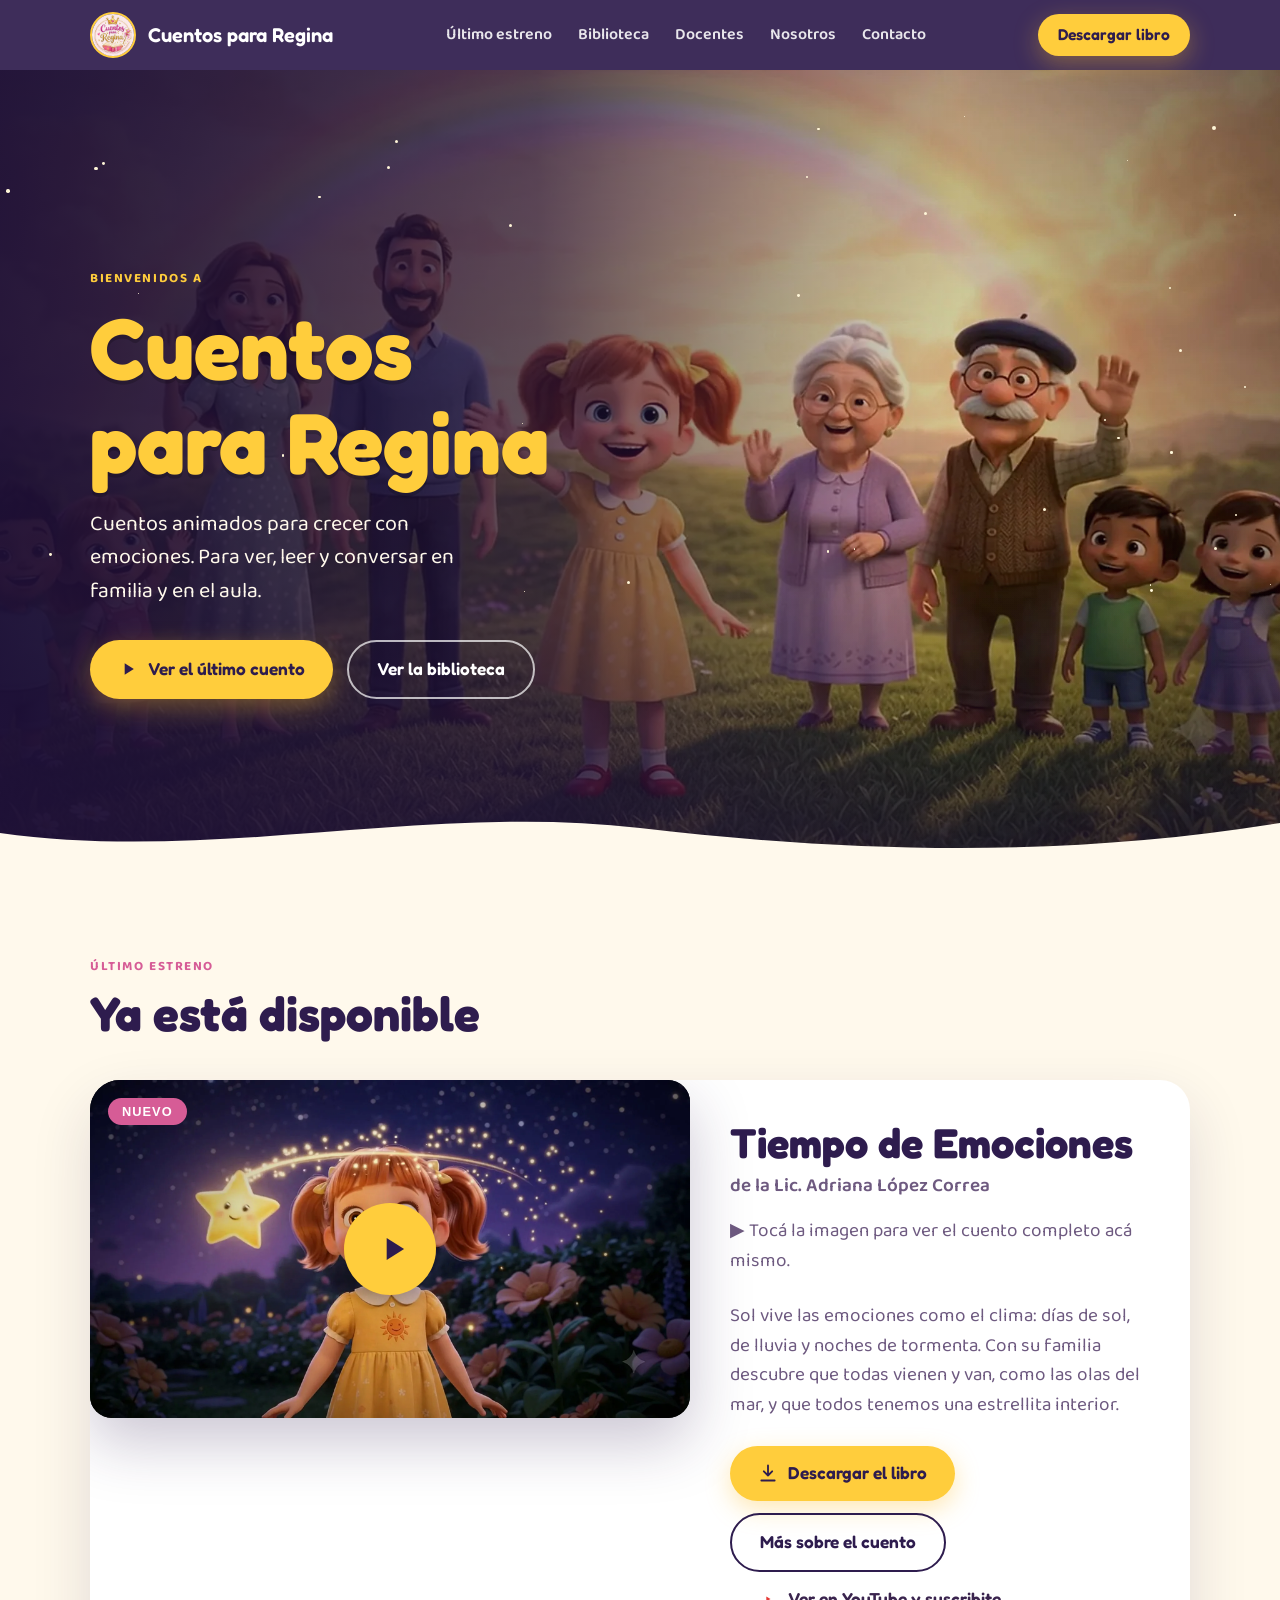
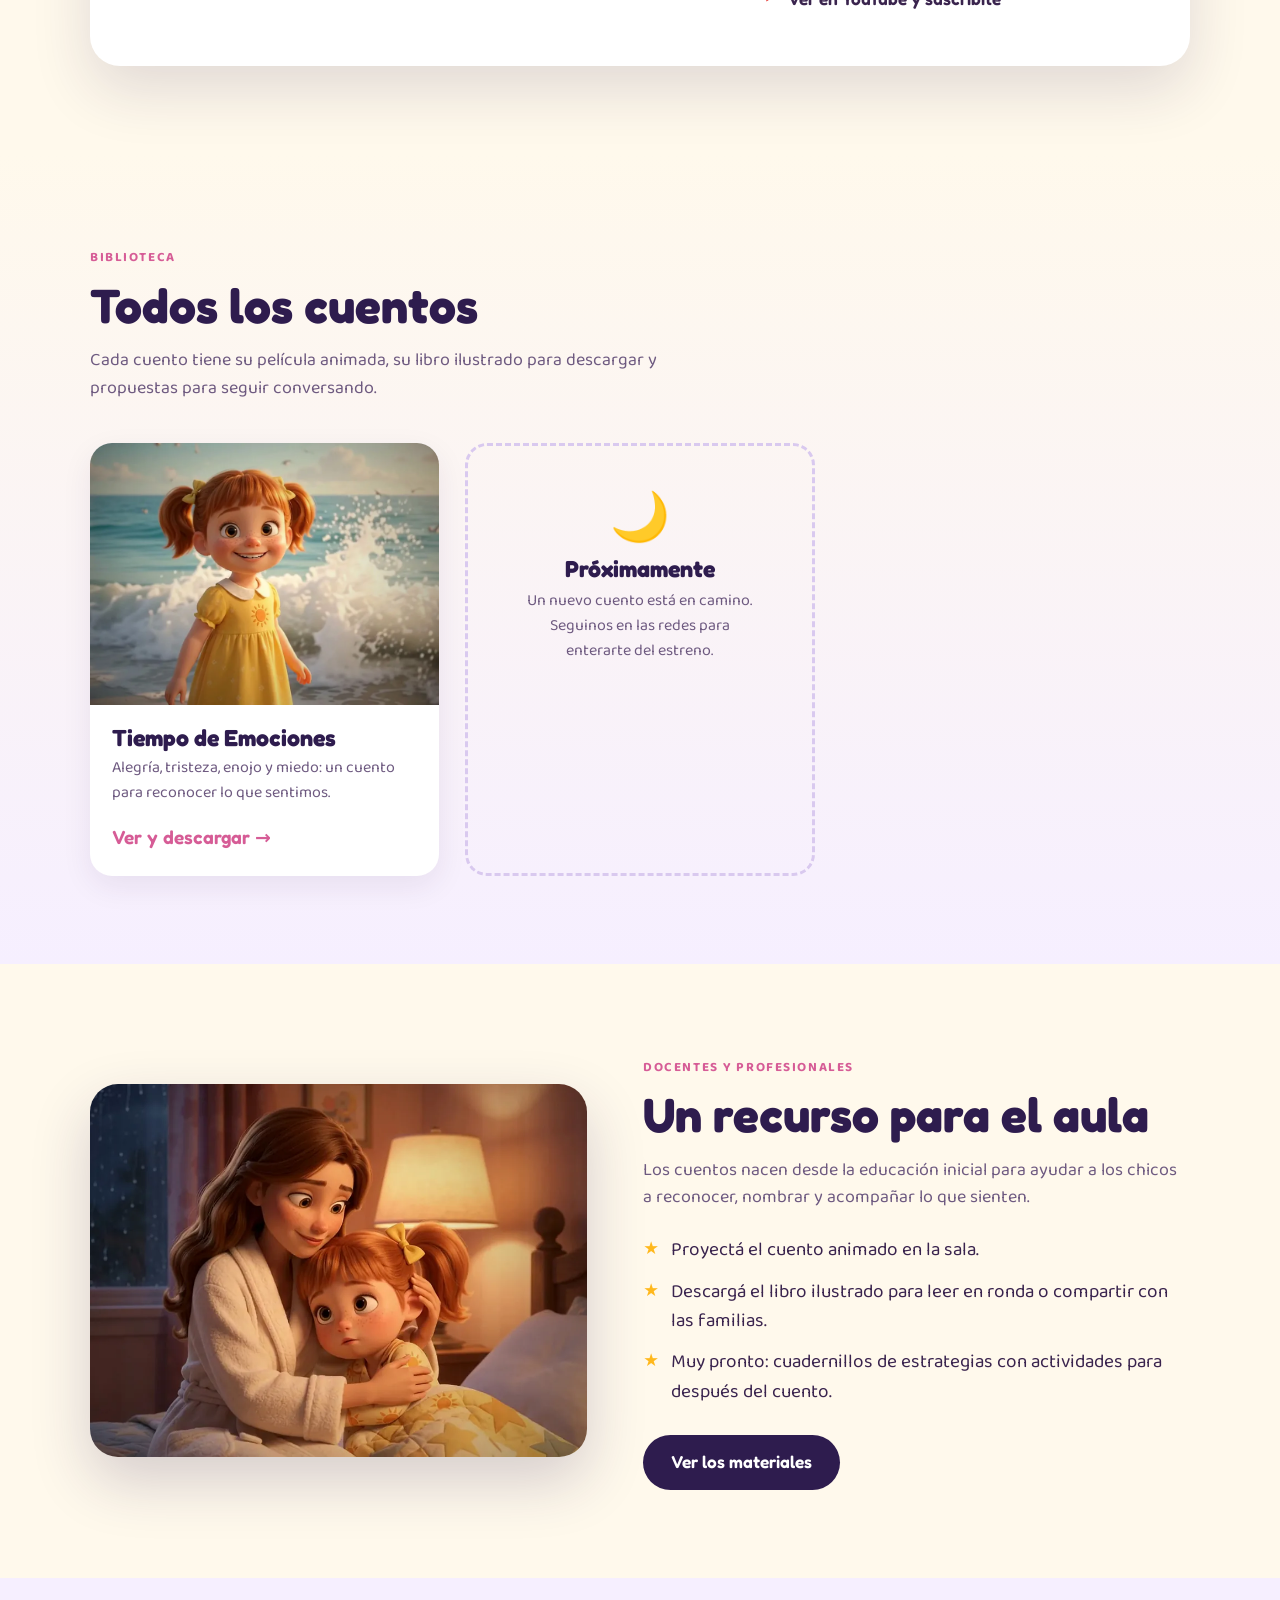
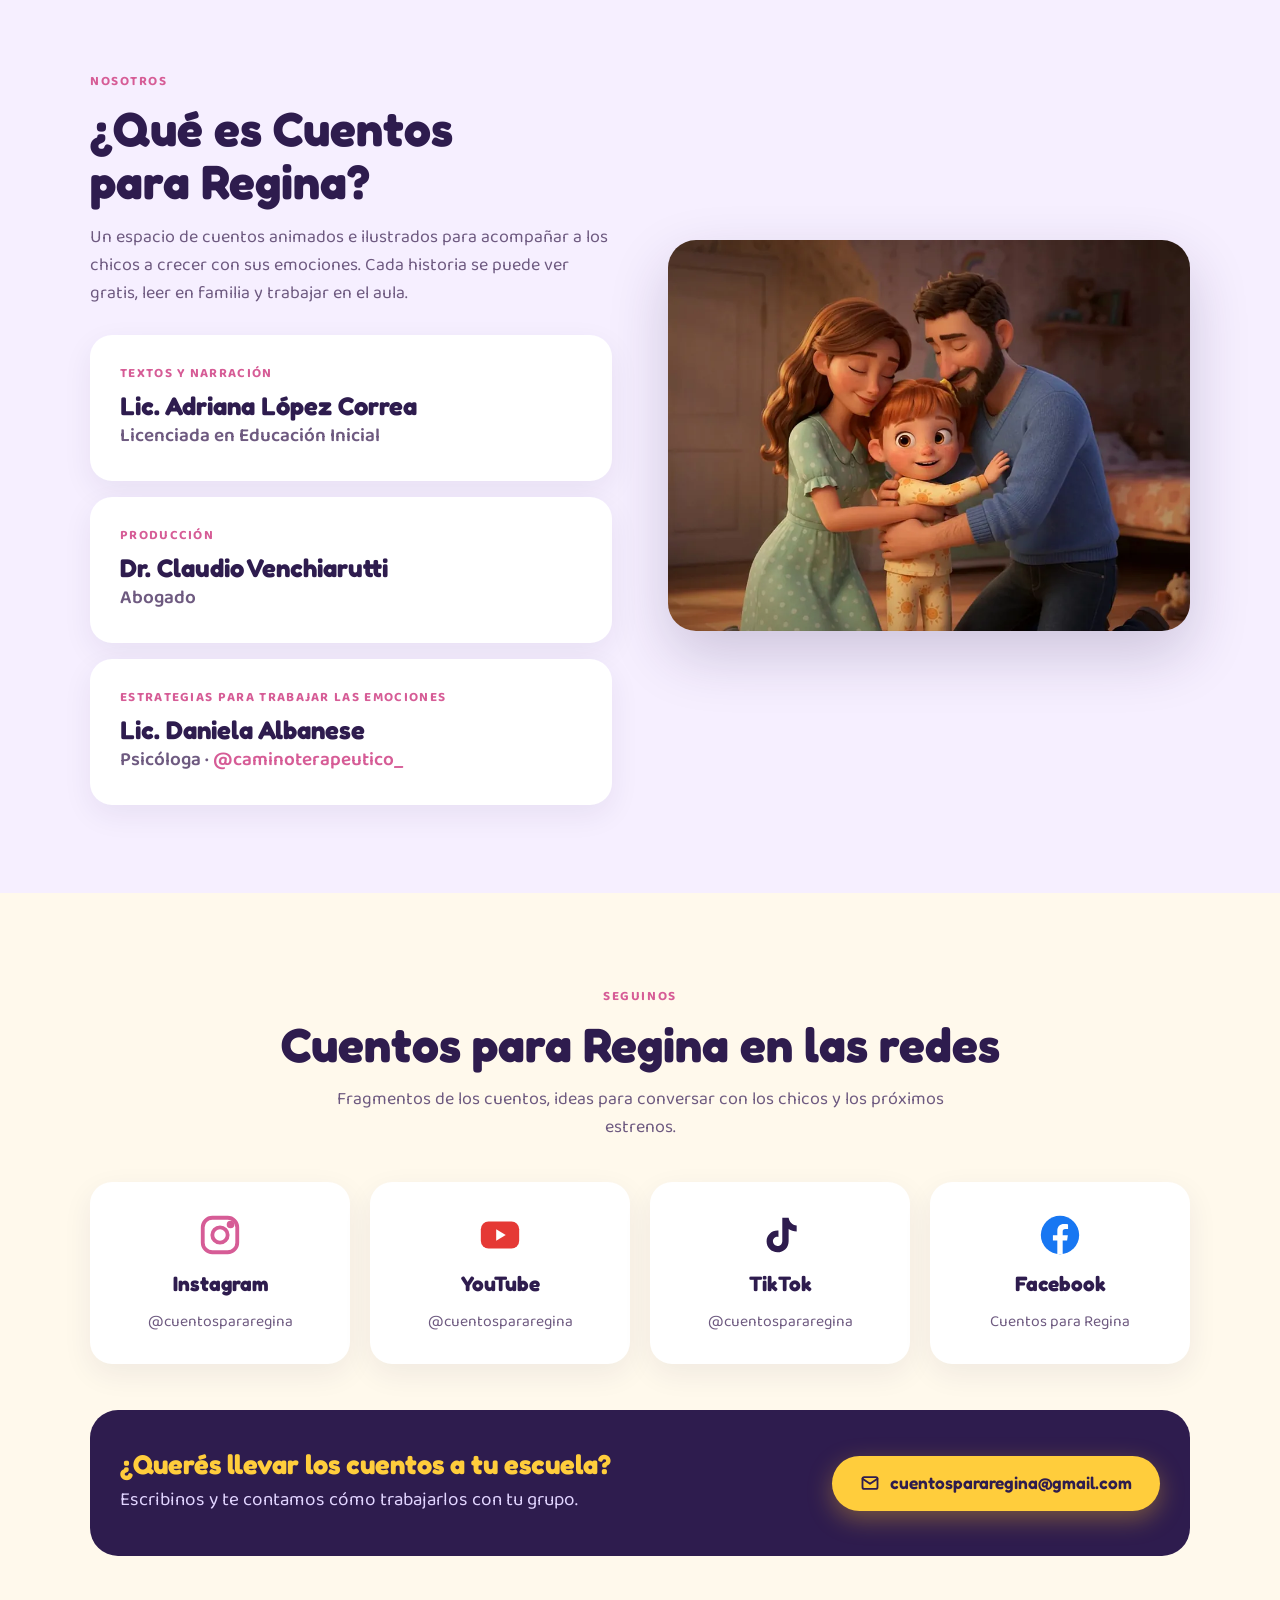
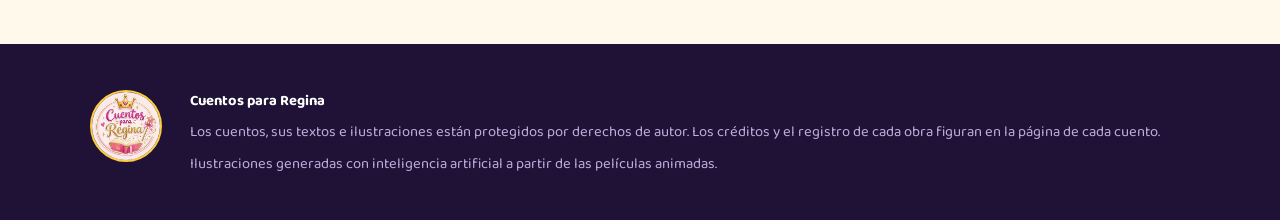
==== commit b5a1e18f: "Add files via upload" ====
--- a/index.html
+++ b/index.html
@@ -54,15 +54,17 @@
     <span class="kicker">Último estreno</span>
     <h2 class="h2">Ya está disponible</h2>
     <article class="destacado">
-      <div class="img"><img src="cuentos/tiempo-de-emociones/img/hero.webp" alt="Sol, la protagonista de Tiempo de Emociones"><span class="badge">Nuevo</span></div>
+      <div class="img"><button class="yt" data-video="j9E_s3fzcDQ" data-titulo="Tiempo de Emociones" aria-label="Reproducir el cuento animado Tiempo de Emociones"><img src="cuentos/tiempo-de-emociones/img/hero.webp" alt="Sol, la protagonista de Tiempo de Emociones"><span class="badge">Nuevo</span><span class="play"><svg viewBox="0 0 24 24"><path d="M8 5v14l11-7z"/></svg></span></button></div>
       <div class="txt">
         <h3>Tiempo de Emociones</h3>
         <div class="por">de la Lic. Adriana López Correa</div>
+        <p class="tip">▶ Tocá la imagen para ver el cuento completo acá mismo.</p>
         <p>Sol vive las emociones como el clima: días de sol, de lluvia y noches de tormenta. Con su familia descubre que todas vienen y van, como las olas del mar, y que todos tenemos una estrellita interior.</p>
         <div class="acciones">
-          <a class="btn btn-sol" href="cuentos/tiempo-de-emociones/#cuento"><svg viewBox="0 0 24 24" fill="currentColor"><path d="M8 5v14l11-7z"/></svg>Ver el cuento</a>
-          <a class="btn btn-linea" href="cuentos/tiempo-de-emociones/#descargas"><svg viewBox="0 0 24 24" fill="none" stroke="currentColor" stroke-width="2.2" stroke-linecap="round" stroke-linejoin="round"><path d="M12 3v12m0 0-5-5m5 5 5-5M4 21h16"/></svg>Descargar el libro</a>
+          <a class="btn btn-sol" href="cuentos/tiempo-de-emociones/#descargas"><svg viewBox="0 0 24 24" fill="none" stroke="currentColor" stroke-width="2.2" stroke-linecap="round" stroke-linejoin="round"><path d="M12 3v12m0 0-5-5m5 5 5-5M4 21h16"/></svg>Descargar el libro</a>
+          <a class="btn btn-linea" href="cuentos/tiempo-de-emociones/">Más sobre el cuento</a>
         </div>
+        <div class="bajo-video"><a class="btn btn-yt" href="https://www.youtube.com/@cuentospararegina?sub_confirmation=1" target="_blank" rel="noopener"><svg viewBox="0 0 24 24"><rect x="2" y="5" width="20" height="14" rx="4" fill="#fff"/><path d="M10 9v6l5-3z" fill="#e53935"/></svg>Ver en YouTube y suscribite</a></div>
       </div>
     </article>
   </div>
--- a/css/estilo.css
+++ b/css/estilo.css
@@ -188,3 +188,6 @@
   .biblio{grid-template-columns:1fr 1fr}
 }
 @media (max-width:520px){.biblio{grid-template-columns:1fr}.destacado .btn{width:100%;justify-content:center}}
+
+.btn-pronto{background:transparent;border:2px dashed var(--sol);color:var(--sol);cursor:default;justify-content:center}
+.btn-pronto:hover{transform:none}
